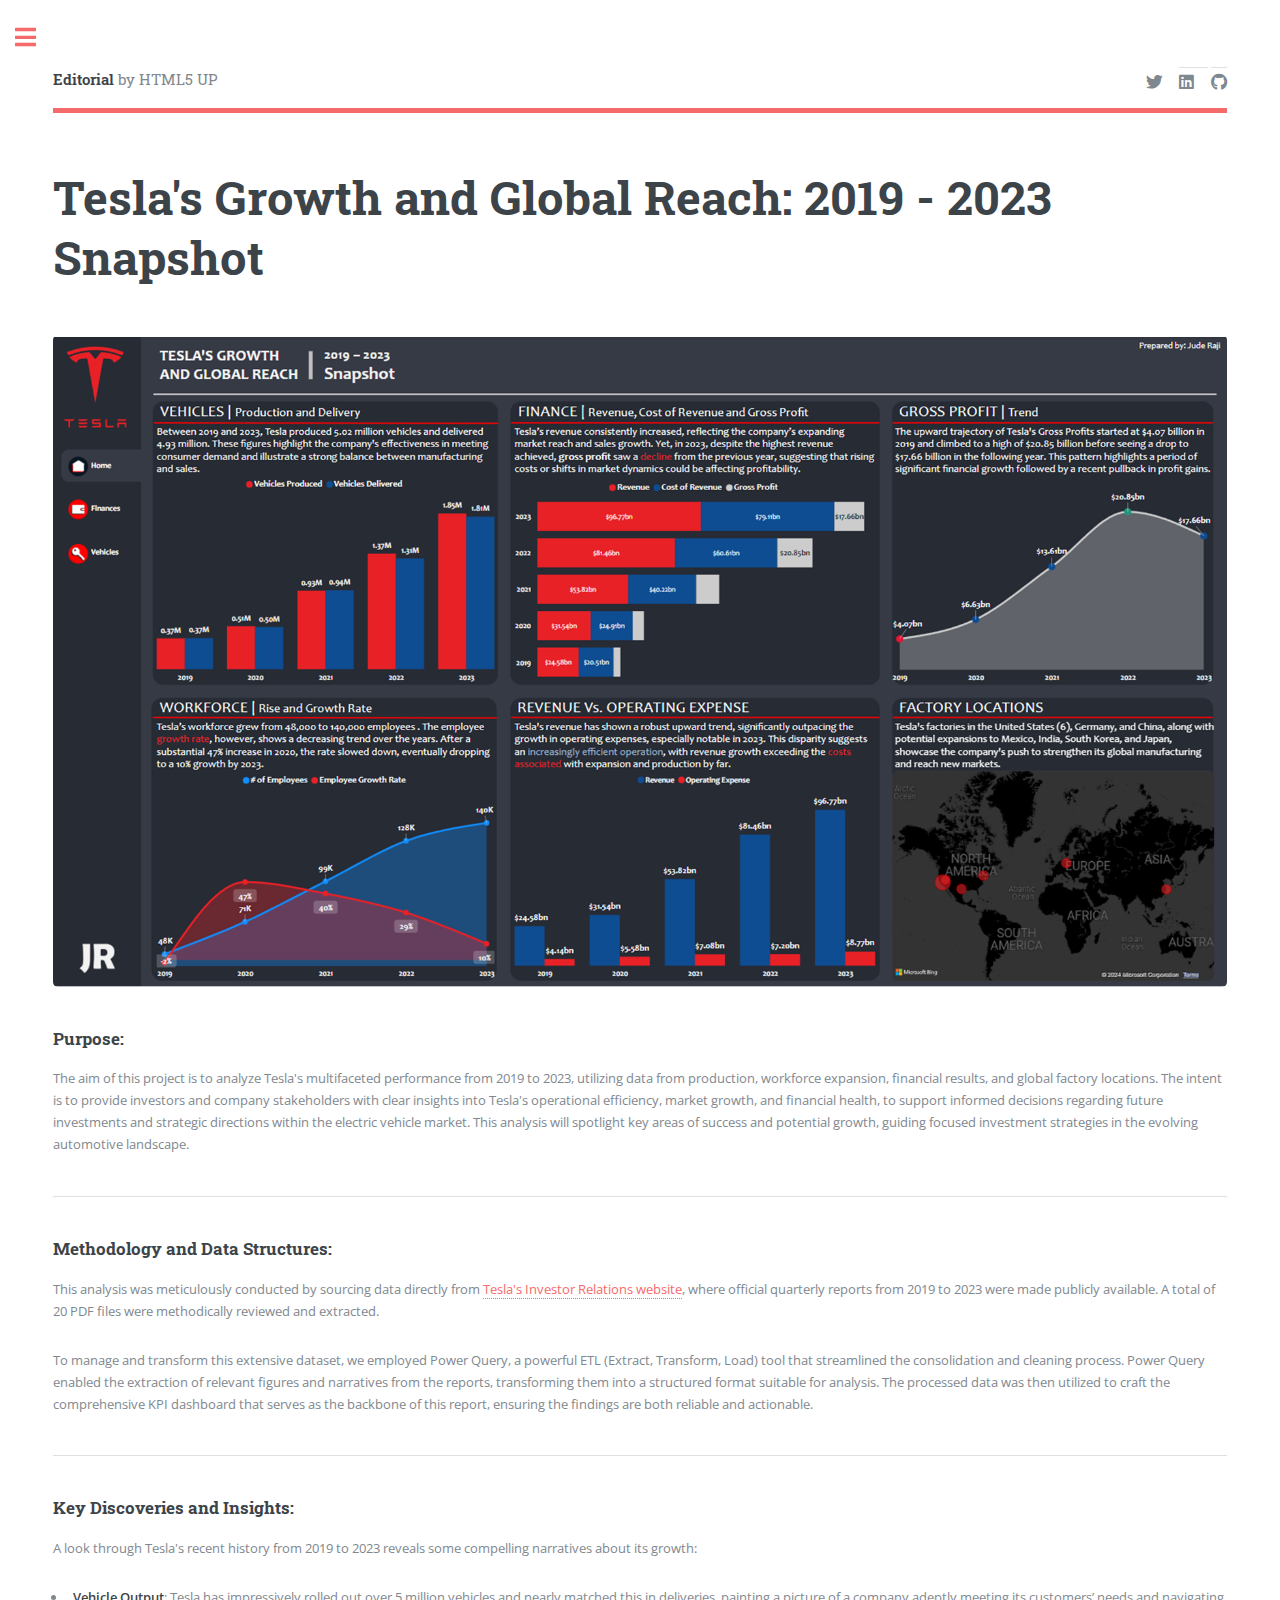
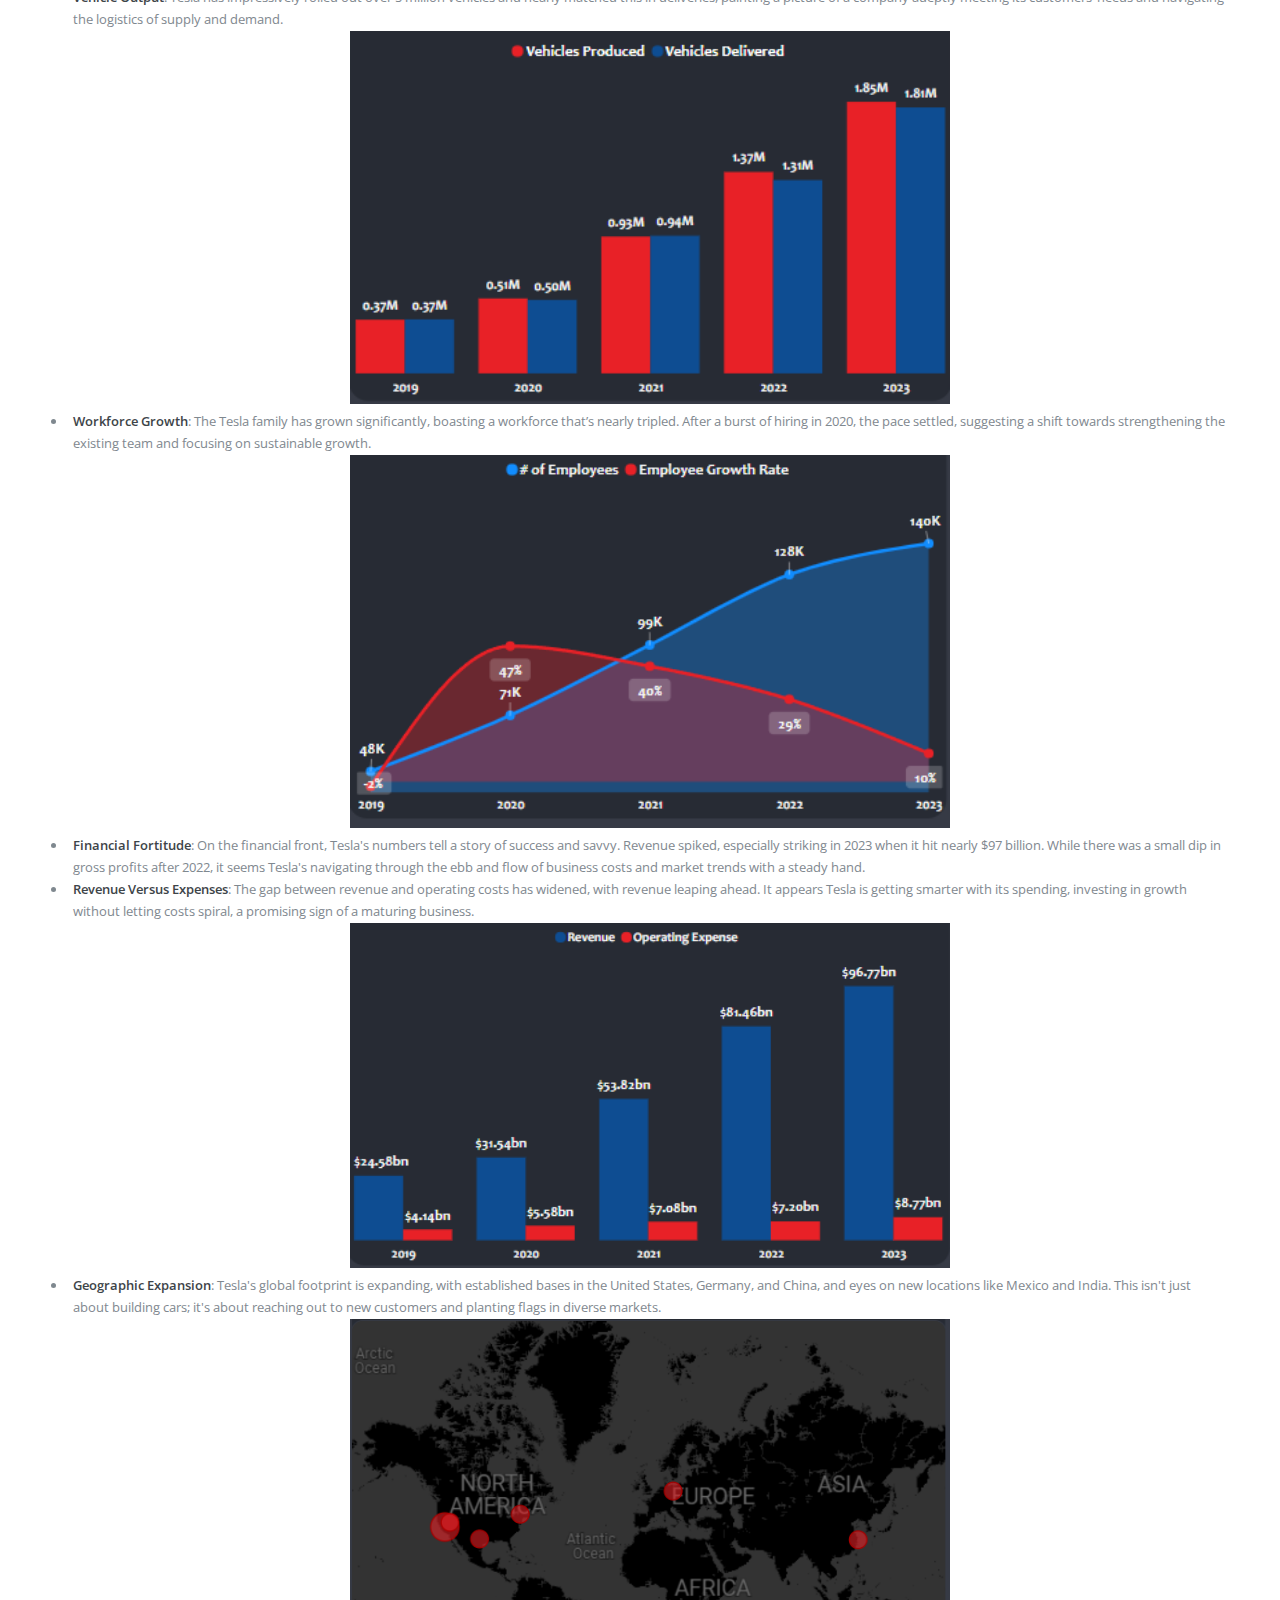
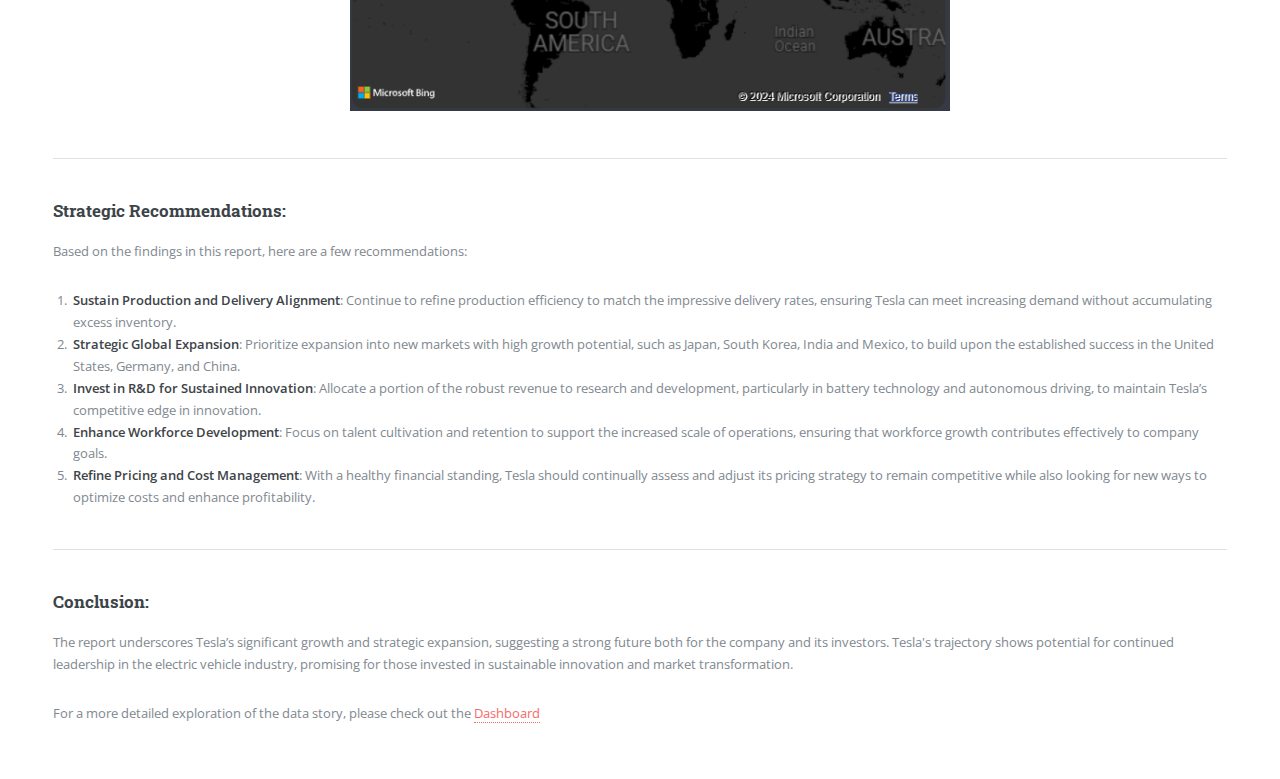
==== education_for_all.html @ 1548cdf3 "Update education_for_all.html" ====
<!DOCTYPE HTML>
<!--
	Editorial by HTML5 UP
	html5up.net | @ajlkn
	Free for personal and commercial use under the CCA 3.0 license (html5up.net/license)
-->
<html>
	<head>
		<title>Tesla's performance Analysis from 2019 to 2023 | Jude Raji</title>
		<link rel="shortcut icon" type="image/x-icon" href=images/favicon.ico>
		<meta charset="utf-8" />
		<meta name="viewport" content="width=device-width, initial-scale=1, user-scalable=no" />
		<link rel="stylesheet" href="assets/css/main.css" />
	</head>
	<body class="is-preload">

		<!-- Wrapper -->
			<div id="wrapper">

				<!-- Main -->
					<div id="main">
						<div class="inner">

							<!-- Header -->
								<header id="header">
									<a href="index.html" class="logo"><strong>Editorial</strong> by HTML5 UP</a>
									<ul class="icons alt">
									<li><a href="https://www.twitter.com/JudeRaji_" class="icon brands alt fa-twitter"><span class="label">Twitter</span></a></li>
									<li><a href="https://www.linkedin.com/in/jude-raji" class="icon brands alt fa-linkedin"><span class="label">Linkedin</span></a></li>
									<li><a href="https://github.com/juderaji" class="icon brands alt fa-github"><span class="label">GitHub</span></a></li>
								</ul>
								</header>

							<!-- Content -->
								<section>
									<header class="main">
										<h1>Tesla's Growth and Global Reach: 2019 - 2023 Snapshot</h1>
									</header>

									<span class="image main"><img src="images/tesla_sales/tesla_home.png" alt="Tesla Home Image" /></span>

									<h3>Purpose:</h3>
										<p>The aim of this project is to analyze Tesla's multifaceted performance from 2019 to 2023, utilizing data from production, workforce expansion, 
										financial results, and global factory locations. The intent is to provide investors and company stakeholders with clear insights into 
										Tesla's operational efficiency, market growth, and financial health, to support informed decisions regarding future investments and 
										strategic directions within the electric vehicle market. This analysis will spotlight key areas of success and potential growth, 
										guiding focused investment strategies in the evolving automotive landscape.</p>
									<hr class="major" />
									<h3>Methodology and Data Structures:</h3>
										<p>This analysis was meticulously conducted by sourcing data directly from <a href="https://ir.tesla.com">Tesla's Investor Relations website</a>, 
										where official quarterly reports from 2019 to 2023 were made publicly available. 
										A total of 20 PDF files were methodically reviewed and extracted.</p>
										<p>To manage and transform this extensive dataset, we employed Power Query, a powerful ETL (Extract, Transform, Load) tool that streamlined 
										the consolidation and cleaning process. Power Query enabled the extraction of relevant figures and narratives from the reports, 
										transforming them into a structured format suitable for analysis. The processed data was then utilized to craft the comprehensive 
										KPI dashboard that serves as the backbone of this report, ensuring the findings are both reliable and actionable.</p>

									<hr class="major" />
									
									<h3>Key Discoveries and Insights:</h3>
										<p>A look through Tesla's recent history from 2019 to 2023 reveals some compelling narratives about its growth:</p>
										<ul>
											<li><b>Vehicle Output</b>: Tesla has impressively rolled out over 5 million vehicles and nearly matched this in deliveries, 
												painting a picture of a company adeptly meeting its customers’ needs and navigating the logistics of supply and demand.
												<center><img width="600" src="images/tesla_sales/vehicle_output.png" alt="Vehicle Output" /></center></li>
											<li><b>Workforce Growth</b>: The Tesla family has grown significantly, boasting a workforce that’s nearly tripled. 
												After a burst of hiring in 2020, the pace settled, suggesting a shift towards strengthening the existing team 
												and focusing on sustainable growth.
												<center><img width="600" src="images/tesla_sales/workforce_growth.png" alt="Workforce Growth" /></center></li>
											<li><b>Financial Fortitude</b>: On the financial front, Tesla's numbers tell a story of success and savvy. 
												Revenue spiked, especially striking in 2023 when it hit nearly $97 billion. While there was a small dip in gross profits after 2022, 
												it seems Tesla's navigating through the ebb and flow of business costs and market trends with a steady hand.</li>
											<li><b>Revenue Versus Expenses</b>: The gap between revenue and operating costs has widened, with revenue leaping ahead. 
												It appears Tesla is getting smarter with its spending, investing in growth without letting costs spiral, 
												a promising sign of a maturing business.
												<center><img width="600" src="images/tesla_sales/revenue_vs_expenses.png" alt="Revenue Vs. Expenses" /></center></li>
											<li><b>Geographic Expansion</b>: Tesla's global footprint is expanding, with established bases in the United States, Germany, and China, 
												and eyes on new locations like Mexico and India. This isn't just about building cars; it's about reaching out to new customers
												and planting flags in diverse markets.
												<center><img width="600" src="images/tesla_sales/factory_locations.png" alt="Factory Locations" /></center></li>
										</ul>
									<hr class="major" />

									<h3>Strategic Recommendations:</h3>
										<p>Based on the findings in this report, here are a few recommendations:</p>
										<ol>
											<li><b>Sustain Production and Delivery Alignment</b>: Continue to refine production efficiency to match the impressive delivery rates, 
												ensuring Tesla can meet increasing demand without accumulating excess inventory.</li>
											<li><b>Strategic Global Expansion</b>: Prioritize expansion into new markets with high growth potential, such as Japan, South Korea, 
												India and Mexico, to build upon the established success in the United States, Germany, and China.</li>
											<li><b>Invest in R&D for Sustained Innovation</b>: Allocate a portion of the robust revenue to research and development, 
												particularly in battery technology and autonomous driving, to maintain Tesla’s competitive edge in innovation.</li>
											<li><b>Enhance Workforce Development</b>: Focus on talent cultivation and retention to support the increased scale of operations, 
												ensuring that workforce growth contributes effectively to company goals.</li>
											<li><b>Refine Pricing and Cost Management</b>: With a healthy financial standing, Tesla should continually assess and adjust its 
												pricing strategy to remain competitive while also looking for new ways to optimize costs and enhance profitability.</li>
										</ol>

									<hr class="major" />
									<h3>Conclusion:</h3>
									<p>The report underscores Tesla’s significant growth and strategic expansion, suggesting a strong future both for the company and its investors. 
										Tesla's trajectory shows potential for continued leadership in the electric vehicle industry, promising for those invested in sustainable 
										innovation and market transformation.</p>
										<p>For a more detailed exploration of the data story, please check out the <a href="https://app.powerbi.com/view?r=eyJrIjoiNWIwODgwYjItYzQxMS00MjY1LWIxYmItMDc3OWJkZGM5ZmNiIiwidCI6ImRmODY3OWNkLWE4MGUtNDVkOC05OWFjLWM4M2VkN2ZmOTVhMCJ9">Dashboard</a></p>
								</section>

						</div>
					</div>

				<!-- Sidebar -->
					<div id="sidebar">
						<div class="inner">

							<!-- Search -->
								<section id="search" class="alt">
									<form method="post" action="#">
										<input type="text" name="query" id="query" placeholder="Search" />
									</form>
								</section>

							<!-- Menu -->
								<nav id="menu">
									<header class="major">
										<h2>Menu</h2>
									</header>
									<ul>
										<li><a href="index.html">Homepage</a></li>
										<li><a href="https://drive.google.com/file/d/1S-CeUWG2egh5Nez09dIQMNWU9Ry_40jF/view?usp=sharing">Download my Resume</a></li>
										<li>
											<span class="opener">My Projects</span>
											<ul>
												<li><a href="tesla_sales.html">Tesla's Performance Analysis</a></li>
												<li><a href="udemy_courses.html">Udemy Courses Dashboard</a></li>
												<li><a href="education_for_all.html">Education for All (Donor Analsis)</a></li>
												<li><a href="#">Video Games Sales Dashboard</a></li>
												<li><a href="#">Plato's Pizza Sales Dashboard</a></li>
											</ul>
										</li>
									</ul>
								</nav>

							<!-- Section -->
								<section>
									<header class="major">
										<h2>Check out some other projects</h2>
									</header>
									<div class="mini-posts">
										<article>
											<a href="tesla_sales.html" class="image"><img src="images/tesla_sales/tesla_home.png" alt="" /></a>
											<p>Tesla's Growth and Global Reach: 2019 - 2023 Snapshot</p>
										</article>
										<article>
											<a href="#" class="image"><img src="images/pic07.jpg" alt="" /></a>
											<p>Unveiling e-learning dynamics: A Udemy Dashboard Analysis</p>
										</article>
										<article>
											<a href="udemy_courses.html" class="image"><img src="images/pic08.jpg" alt="" /></a>
											<p>Unlocking Donor Insigts for Education for All</p>
										</article>
										
									</div>
									<ul class="actions">
										<li><a href="index.html" class="button">More</a></li>
									</ul>
								</section>

							<!-- Section -->
								<section>
									<header class="major">
										<h2>Get in touch</h2>
									</header>
									<p>You can reach out to me via my email.</p>
									<ul class="contact">
										<li class="icon solid fa-envelope"><a href="mailto:juderaji10@gmail.com">juderaji10@gmail.com</a></li>
										<li class="icon solid fa-home">Brampton • Ontario • Canada</li>
									</ul>
								</section>

							<!-- Footer -->
								<footer id="footer">
									<p class="copyright">&copy; Untitled. All rights reserved. Demo Images: <a href="https://unsplash.com">Unsplash</a>. Design: <a href="https://html5up.net">HTML5 UP</a>.</p>
								</footer>

						</div>
					</div>

			</div>

		<!-- Scripts -->
			<script src="assets/js/jquery.min.js"></script>
			<script src="assets/js/browser.min.js"></script>
			<script src="assets/js/breakpoints.min.js"></script>
			<script src="assets/js/util.js"></script>
			<script src="assets/js/main.js"></script>

	</body>
</html>
---- assets/css/main.css ----
@import url(fontawesome-all.min.css);
@import url("https://fonts.googleapis.com/css?family=Open+Sans:400,600,400italic,600italic|Roboto+Slab:400,700");
/*
	Editorial by HTML5 UP
	html5up.net | @ajlkn
	Free for personal and commercial use under the CCA 3.0 license (html5up.net/license)
*/
html, body, div, span, applet, object,
iframe, h1, h2, h3, h4, h5, h6, p, blockquote,
pre, a, abbr, acronym, address, big, cite,
code, del, dfn, em, img, ins, kbd, q, s, samp,
small, strike, strong, sub, sup, tt, var, b,
u, i, center, dl, dt, dd, ol, ul, li, fieldset,
form, label, legend, table, caption, tbody,
tfoot, thead, tr, th, td, article, aside,
canvas, details, embed, figure, figcaption,
footer, header, hgroup, menu, nav, output, ruby,
section, summary, time, mark, audio, video {
  margin: 0;
  padding: 0;
  border: 0;
  font-size: 100%;
  font: inherit;
  vertical-align: baseline; }

article, aside, details, figcaption, figure,
footer, header, hgroup, menu, nav, section {
  display: block; }

body {
  line-height: 1; }

ol, ul {
  list-style: none; }

blockquote, q {
  quotes: none; }
  blockquote:before, blockquote:after, q:before, q:after {
    content: '';
    content: none; }

table {
  border-collapse: collapse;
  border-spacing: 0; }

body {
  -webkit-text-size-adjust: none; }

mark {
  background-color: transparent;
  color: inherit; }

input::-moz-focus-inner {
  border: 0;
  padding: 0; }

input, select, textarea {
  -moz-appearance: none;
  -webkit-appearance: none;
  -ms-appearance: none;
  appearance: none; }

/* Basic */
@-ms-viewport {
  width: device-width; }

body {
  -ms-overflow-style: scrollbar; }

@media screen and (max-width: 480px) {
  html, body {
    min-width: 320px; } }

html {
  box-sizing: border-box; }

*, *:before, *:after {
  box-sizing: inherit; }

body {
  background: #ffffff; }
  body.is-preload *, body.is-preload *:before, body.is-preload *:after, body.is-resizing *, body.is-resizing *:before, body.is-resizing *:after {
    -moz-animation: none !important;
    -webkit-animation: none !important;
    -ms-animation: none !important;
    animation: none !important;
    -moz-transition: none !important;
    -webkit-transition: none !important;
    -ms-transition: none !important;
    transition: none !important; }

/* Type */
body, input, select, textarea {
  color: #7f888f;
  font-family: "Open Sans", sans-serif;
  font-size: 13pt;
  font-weight: 400;
  line-height: 1.65; }
  @media screen and (max-width: 1680px) {
    body, input, select, textarea {
      font-size: 11pt; } }
  @media screen and (max-width: 1280px) {
    body, input, select, textarea {
      font-size: 10pt; } }
  @media screen and (max-width: 360px) {
    body, input, select, textarea {
      font-size: 9pt; } }

a {
  -moz-transition: color 0.2s ease-in-out, border-bottom-color 0.2s ease-in-out;
  -webkit-transition: color 0.2s ease-in-out, border-bottom-color 0.2s ease-in-out;
  -ms-transition: color 0.2s ease-in-out, border-bottom-color 0.2s ease-in-out;
  transition: color 0.2s ease-in-out, border-bottom-color 0.2s ease-in-out;
  border-bottom: dotted 1px;
  color: #f56a6a;
  text-decoration: none; }
  a:hover {
    border-bottom-color: #f56a6a;
    color: #f56a6a !important; }
    a:hover strong {
      color: inherit; }

strong, b {
  color: #3d4449;
  font-weight: 600; }

em, i {
  font-style: italic; }

p {
  margin: 0 0 2em 0; }

h1, h2, h3, h4, h5, h6 {
  color: #3d4449;
  font-family: "Roboto Slab", serif;
  font-weight: 700;
  line-height: 1.5;
  margin: 0 0 1em 0; }
  h1 a, h2 a, h3 a, h4 a, h5 a, h6 a {
    color: inherit;
    text-decoration: none;
    border-bottom: 0; }

h1 {
  font-size: 4em;
  margin: 0 0 0.5em 0;
  line-height: 1.3; }

h2 {
  font-size: 1.75em; }

h3 {
  font-size: 1.25em; }

h4 {
  font-size: 1.1em; }

h5 {
  font-size: 0.9em; }

h6 {
  font-size: 0.7em; }

@media screen and (max-width: 1680px) {
  h1 {
    font-size: 3.5em; } }

@media screen and (max-width: 980px) {
  h1 {
    font-size: 3.25em; } }

@media screen and (max-width: 736px) {
  h1 {
    font-size: 2em;
    line-height: 1.4; }
  h2 {
    font-size: 1.5em; } }

sub {
  font-size: 0.8em;
  position: relative;
  top: 0.5em; }

sup {
  font-size: 0.8em;
  position: relative;
  top: -0.5em; }

blockquote {
  border-left: solid 3px rgba(210, 215, 217, 0.75);
  font-style: italic;
  margin: 0 0 2em 0;
  padding: 0.5em 0 0.5em 2em; }

code {
  background: rgba(230, 235, 237, 0.25);
  border-radius: 0.375em;
  border: solid 1px rgba(210, 215, 217, 0.75);
  font-family: "Courier New", monospace;
  font-size: 0.9em;
  margin: 0 0.25em;
  padding: 0.25em 0.65em; }

pre {
  -webkit-overflow-scrolling: touch;
  font-family: "Courier New", monospace;
  font-size: 0.9em;
  margin: 0 0 2em 0; }
  pre code {
    display: block;
    line-height: 1.75;
    padding: 1em 1.5em;
    overflow-x: auto; }

hr {
  border: 0;
  border-bottom: solid 1px rgba(210, 215, 217, 0.75);
  margin: 2em 0; }
  hr.major {
    margin: 3em 0; }

.align-left {
  text-align: left; }

.align-center {
  text-align: center; }

.align-right {
  text-align: right; }

/* Row */
.row {
  display: flex;
  flex-wrap: wrap;
  box-sizing: border-box;
  align-items: stretch; }
  .row > * {
    box-sizing: border-box; }
  .row.gtr-uniform > * > :last-child {
    margin-bottom: 0; }
  .row.aln-left {
    justify-content: flex-start; }
  .row.aln-center {
    justify-content: center; }
  .row.aln-right {
    justify-content: flex-end; }
  .row.aln-top {
    align-items: flex-start; }
  .row.aln-middle {
    align-items: center; }
  .row.aln-bottom {
    align-items: flex-end; }
  .row > .imp {
    order: -1; }
  .row > .col-1 {
    width: 8.33333%; }
  .row > .off-1 {
    margin-left: 8.33333%; }
  .row > .col-2 {
    width: 16.66667%; }
  .row > .off-2 {
    margin-left: 16.66667%; }
  .row > .col-3 {
    width: 25%; }
  .row > .off-3 {
    margin-left: 25%; }
  .row > .col-4 {
    width: 33.33333%; }
  .row > .off-4 {
    margin-left: 33.33333%; }
  .row > .col-5 {
    width: 41.66667%; }
  .row > .off-5 {
    margin-left: 41.66667%; }
  .row > .col-6 {
    width: 50%; }
  .row > .off-6 {
    margin-left: 50%; }
  .row > .col-7 {
    width: 58.33333%; }
  .row > .off-7 {
    margin-left: 58.33333%; }
  .row > .col-8 {
    width: 66.66667%; }
  .row > .off-8 {
    margin-left: 66.66667%; }
  .row > .col-9 {
    width: 75%; }
  .row > .off-9 {
    margin-left: 75%; }
  .row > .col-10 {
    width: 83.33333%; }
  .row > .off-10 {
    margin-left: 83.33333%; }
  .row > .col-11 {
    width: 91.66667%; }
  .row > .off-11 {
    margin-left: 91.66667%; }
  .row > .col-12 {
    width: 100%; }
  .row > .off-12 {
    margin-left: 100%; }
  .row.gtr-0 {
    margin-top: 0;
    margin-left: 0em; }
    .row.gtr-0 > * {
      padding: 0 0 0 0em; }
    .row.gtr-0.gtr-uniform {
      margin-top: 0em; }
      .row.gtr-0.gtr-uniform > * {
        padding-top: 0em; }
  .row.gtr-25 {
    margin-top: 0;
    margin-left: -0.375em; }
    .row.gtr-25 > * {
      padding: 0 0 0 0.375em; }
    .row.gtr-25.gtr-uniform {
      margin-top: -0.375em; }
      .row.gtr-25.gtr-uniform > * {
        padding-top: 0.375em; }
  .row.gtr-50 {
    margin-top: 0;
    margin-left: -0.75em; }
    .row.gtr-50 > * {
      padding: 0 0 0 0.75em; }
    .row.gtr-50.gtr-uniform {
      margin-top: -0.75em; }
      .row.gtr-50.gtr-uniform > * {
        padding-top: 0.75em; }
  .row {
    margin-top: 0;
    margin-left: -1.5em; }
    .row > * {
      padding: 0 0 0 1.5em; }
    .row.gtr-uniform {
      margin-top: -1.5em; }
      .row.gtr-uniform > * {
        padding-top: 1.5em; }
  .row.gtr-150 {
    margin-top: 0;
    margin-left: -2.25em; }
    .row.gtr-150 > * {
      padding: 0 0 0 2.25em; }
    .row.gtr-150.gtr-uniform {
      margin-top: -2.25em; }
      .row.gtr-150.gtr-uniform > * {
        padding-top: 2.25em; }
  .row.gtr-200 {
    margin-top: 0;
    margin-left: -3em; }
    .row.gtr-200 > * {
      padding: 0 0 0 3em; }
    .row.gtr-200.gtr-uniform {
      margin-top: -3em; }
      .row.gtr-200.gtr-uniform > * {
        padding-top: 3em; }
  @media screen and (max-width: 1680px) {
    .row {
      display: flex;
      flex-wrap: wrap;
      box-sizing: border-box;
      align-items: stretch; }
      .row > * {
        box-sizing: border-box; }
      .row.gtr-uniform > * > :last-child {
        margin-bottom: 0; }
      .row.aln-left {
        justify-content: flex-start; }
      .row.aln-center {
        justify-content: center; }
      .row.aln-right {
        justify-content: flex-end; }
      .row.aln-top {
        align-items: flex-start; }
      .row.aln-middle {
        align-items: center; }
      .row.aln-bottom {
        align-items: flex-end; }
      .row > .imp-xlarge {
        order: -1; }
      .row > .col-1-xlarge {
        width: 8.33333%; }
      .row > .off-1-xlarge {
        margin-left: 8.33333%; }
      .row > .col-2-xlarge {
        width: 16.66667%; }
      .row > .off-2-xlarge {
        margin-left: 16.66667%; }
      .row > .col-3-xlarge {
        width: 25%; }
      .row > .off-3-xlarge {
        margin-left: 25%; }
      .row > .col-4-xlarge {
        width: 33.33333%; }
      .row > .off-4-xlarge {
        margin-left: 33.33333%; }
      .row > .col-5-xlarge {
        width: 41.66667%; }
      .row > .off-5-xlarge {
        margin-left: 41.66667%; }
      .row > .col-6-xlarge {
        width: 50%; }
      .row > .off-6-xlarge {
        margin-left: 50%; }
      .row > .col-7-xlarge {
        width: 58.33333%; }
      .row > .off-7-xlarge {
        margin-left: 58.33333%; }
      .row > .col-8-xlarge {
        width: 66.66667%; }
      .row > .off-8-xlarge {
        margin-left: 66.66667%; }
      .row > .col-9-xlarge {
        width: 75%; }
      .row > .off-9-xlarge {
        margin-left: 75%; }
      .row > .col-10-xlarge {
        width: 83.33333%; }
      .row > .off-10-xlarge {
        margin-left: 83.33333%; }
      .row > .col-11-xlarge {
        width: 91.66667%; }
      .row > .off-11-xlarge {
        margin-left: 91.66667%; }
      .row > .col-12-xlarge {
        width: 100%; }
      .row > .off-12-xlarge {
        margin-left: 100%; }
      .row.gtr-0 {
        margin-top: 0;
        margin-left: 0em; }
        .row.gtr-0 > * {
          padding: 0 0 0 0em; }
        .row.gtr-0.gtr-uniform {
          margin-top: 0em; }
          .row.gtr-0.gtr-uniform > * {
            padding-top: 0em; }
      .row.gtr-25 {
        margin-top: 0;
        margin-left: -0.375em; }
        .row.gtr-25 > * {
          padding: 0 0 0 0.375em; }
        .row.gtr-25.gtr-uniform {
          margin-top: -0.375em; }
          .row.gtr-25.gtr-uniform > * {
            padding-top: 0.375em; }
      .row.gtr-50 {
        margin-top: 0;
        margin-left: -0.75em; }
        .row.gtr-50 > * {
          padding: 0 0 0 0.75em; }
        .row.gtr-50.gtr-uniform {
          margin-top: -0.75em; }
          .row.gtr-50.gtr-uniform > * {
            padding-top: 0.75em; }
      .row {
        margin-top: 0;
        margin-left: -1.5em; }
        .row > * {
          padding: 0 0 0 1.5em; }
        .row.gtr-uniform {
          margin-top: -1.5em; }
          .row.gtr-uniform > * {
            padding-top: 1.5em; }
      .row.gtr-150 {
        margin-top: 0;
        margin-left: -2.25em; }
        .row.gtr-150 > * {
          padding: 0 0 0 2.25em; }
        .row.gtr-150.gtr-uniform {
          margin-top: -2.25em; }
          .row.gtr-150.gtr-uniform > * {
            padding-top: 2.25em; }
      .row.gtr-200 {
        margin-top: 0;
        margin-left: -3em; }
        .row.gtr-200 > * {
          padding: 0 0 0 3em; }
        .row.gtr-200.gtr-uniform {
          margin-top: -3em; }
          .row.gtr-200.gtr-uniform > * {
            padding-top: 3em; } }
  @media screen and (max-width: 1280px) {
    .row {
      display: flex;
      flex-wrap: wrap;
      box-sizing: border-box;
      align-items: stretch; }
      .row > * {
        box-sizing: border-box; }
      .row.gtr-uniform > * > :last-child {
        margin-bottom: 0; }
      .row.aln-left {
        justify-content: flex-start; }
      .row.aln-center {
        justify-content: center; }
      .row.aln-right {
        justify-content: flex-end; }
      .row.aln-top {
        align-items: flex-start; }
      .row.aln-middle {
        align-items: center; }
      .row.aln-bottom {
        align-items: flex-end; }
      .row > .imp-large {
        order: -1; }
      .row > .col-1-large {
        width: 8.33333%; }
      .row > .off-1-large {
        margin-left: 8.33333%; }
      .row > .col-2-large {
        width: 16.66667%; }
      .row > .off-2-large {
        margin-left: 16.66667%; }
      .row > .col-3-large {
        width: 25%; }
      .row > .off-3-large {
        margin-left: 25%; }
      .row > .col-4-large {
        width: 33.33333%; }
      .row > .off-4-large {
        margin-left: 33.33333%; }
      .row > .col-5-large {
        width: 41.66667%; }
      .row > .off-5-large {
        margin-left: 41.66667%; }
      .row > .col-6-large {
        width: 50%; }
      .row > .off-6-large {
        margin-left: 50%; }
      .row > .col-7-large {
        width: 58.33333%; }
      .row > .off-7-large {
        margin-left: 58.33333%; }
      .row > .col-8-large {
        width: 66.66667%; }
      .row > .off-8-large {
        margin-left: 66.66667%; }
      .row > .col-9-large {
        width: 75%; }
      .row > .off-9-large {
        margin-left: 75%; }
      .row > .col-10-large {
        width: 83.33333%; }
      .row > .off-10-large {
        margin-left: 83.33333%; }
      .row > .col-11-large {
        width: 91.66667%; }
      .row > .off-11-large {
        margin-left: 91.66667%; }
      .row > .col-12-large {
        width: 100%; }
      .row > .off-12-large {
        margin-left: 100%; }
      .row.gtr-0 {
        margin-top: 0;
        margin-left: 0em; }
        .row.gtr-0 > * {
          padding: 0 0 0 0em; }
        .row.gtr-0.gtr-uniform {
          margin-top: 0em; }
          .row.gtr-0.gtr-uniform > * {
            padding-top: 0em; }
      .row.gtr-25 {
        margin-top: 0;
        margin-left: -0.375em; }
        .row.gtr-25 > * {
          padding: 0 0 0 0.375em; }
        .row.gtr-25.gtr-uniform {
          margin-top: -0.375em; }
          .row.gtr-25.gtr-uniform > * {
            padding-top: 0.375em; }
      .row.gtr-50 {
        margin-top: 0;
        margin-left: -0.75em; }
        .row.gtr-50 > * {
          padding: 0 0 0 0.75em; }
        .row.gtr-50.gtr-uniform {
          margin-top: -0.75em; }
          .row.gtr-50.gtr-uniform > * {
            padding-top: 0.75em; }
      .row {
        margin-top: 0;
        margin-left: -1.5em; }
        .row > * {
          padding: 0 0 0 1.5em; }
        .row.gtr-uniform {
          margin-top: -1.5em; }
          .row.gtr-uniform > * {
            padding-top: 1.5em; }
      .row.gtr-150 {
        margin-top: 0;
        margin-left: -2.25em; }
        .row.gtr-150 > * {
          padding: 0 0 0 2.25em; }
        .row.gtr-150.gtr-uniform {
          margin-top: -2.25em; }
          .row.gtr-150.gtr-uniform > * {
            padding-top: 2.25em; }
      .row.gtr-200 {
        margin-top: 0;
        margin-left: -3em; }
        .row.gtr-200 > * {
          padding: 0 0 0 3em; }
        .row.gtr-200.gtr-uniform {
          margin-top: -3em; }
          .row.gtr-200.gtr-uniform > * {
            padding-top: 3em; } }
  @media screen and (max-width: 980px) {
    .row {
      display: flex;
      flex-wrap: wrap;
      box-sizing: border-box;
      align-items: stretch; }
      .row > * {
        box-sizing: border-box; }
      .row.gtr-uniform > * > :last-child {
        margin-bottom: 0; }
      .row.aln-left {
        justify-content: flex-start; }
      .row.aln-center {
        justify-content: center; }
      .row.aln-right {
        justify-content: flex-end; }
      .row.aln-top {
        align-items: flex-start; }
      .row.aln-middle {
        align-items: center; }
      .row.aln-bottom {
        align-items: flex-end; }
      .row > .imp-medium {
        order: -1; }
      .row > .col-1-medium {
        width: 8.33333%; }
      .row > .off-1-medium {
        margin-left: 8.33333%; }
      .row > .col-2-medium {
        width: 16.66667%; }
      .row > .off-2-medium {
        margin-left: 16.66667%; }
      .row > .col-3-medium {
        width: 25%; }
      .row > .off-3-medium {
        margin-left: 25%; }
      .row > .col-4-medium {
        width: 33.33333%; }
      .row > .off-4-medium {
        margin-left: 33.33333%; }
      .row > .col-5-medium {
        width: 41.66667%; }
      .row > .off-5-medium {
        margin-left: 41.66667%; }
      .row > .col-6-medium {
        width: 50%; }
      .row > .off-6-medium {
        margin-left: 50%; }
      .row > .col-7-medium {
        width: 58.33333%; }
      .row > .off-7-medium {
        margin-left: 58.33333%; }
      .row > .col-8-medium {
        width: 66.66667%; }
      .row > .off-8-medium {
        margin-left: 66.66667%; }
      .row > .col-9-medium {
        width: 75%; }
      .row > .off-9-medium {
        margin-left: 75%; }
      .row > .col-10-medium {
        width: 83.33333%; }
      .row > .off-10-medium {
        margin-left: 83.33333%; }
      .row > .col-11-medium {
        width: 91.66667%; }
      .row > .off-11-medium {
        margin-left: 91.66667%; }
      .row > .col-12-medium {
        width: 100%; }
      .row > .off-12-medium {
        margin-left: 100%; }
      .row.gtr-0 {
        margin-top: 0;
        margin-left: 0em; }
        .row.gtr-0 > * {
          padding: 0 0 0 0em; }
        .row.gtr-0.gtr-uniform {
          margin-top: 0em; }
          .row.gtr-0.gtr-uniform > * {
            padding-top: 0em; }
      .row.gtr-25 {
        margin-top: 0;
        margin-left: -0.375em; }
        .row.gtr-25 > * {
          padding: 0 0 0 0.375em; }
        .row.gtr-25.gtr-uniform {
          margin-top: -0.375em; }
          .row.gtr-25.gtr-uniform > * {
            padding-top: 0.375em; }
      .row.gtr-50 {
        margin-top: 0;
        margin-left: -0.75em; }
        .row.gtr-50 > * {
          padding: 0 0 0 0.75em; }
        .row.gtr-50.gtr-uniform {
          margin-top: -0.75em; }
          .row.gtr-50.gtr-uniform > * {
            padding-top: 0.75em; }
      .row {
        margin-top: 0;
        margin-left: -1.5em; }
        .row > * {
          padding: 0 0 0 1.5em; }
        .row.gtr-uniform {
          margin-top: -1.5em; }
          .row.gtr-uniform > * {
            padding-top: 1.5em; }
      .row.gtr-150 {
        margin-top: 0;
        margin-left: -2.25em; }
        .row.gtr-150 > * {
          padding: 0 0 0 2.25em; }
        .row.gtr-150.gtr-uniform {
          margin-top: -2.25em; }
          .row.gtr-150.gtr-uniform > * {
            padding-top: 2.25em; }
      .row.gtr-200 {
        margin-top: 0;
        margin-left: -3em; }
        .row.gtr-200 > * {
          padding: 0 0 0 3em; }
        .row.gtr-200.gtr-uniform {
          margin-top: -3em; }
          .row.gtr-200.gtr-uniform > * {
            padding-top: 3em; } }
  @media screen and (max-width: 736px) {
    .row {
      display: flex;
      flex-wrap: wrap;
      box-sizing: border-box;
      align-items: stretch; }
      .row > * {
        box-sizing: border-box; }
      .row.gtr-uniform > * > :last-child {
        margin-bottom: 0; }
      .row.aln-left {
        justify-content: flex-start; }
      .row.aln-center {
        justify-content: center; }
      .row.aln-right {
        justify-content: flex-end; }
      .row.aln-top {
        align-items: flex-start; }
      .row.aln-middle {
        align-items: center; }
      .row.aln-bottom {
        align-items: flex-end; }
      .row > .imp-small {
        order: -1; }
      .row > .col-1-small {
        width: 8.33333%; }
      .row > .off-1-small {
        margin-left: 8.33333%; }
      .row > .col-2-small {
        width: 16.66667%; }
      .row > .off-2-small {
        margin-left: 16.66667%; }
      .row > .col-3-small {
        width: 25%; }
      .row > .off-3-small {
        margin-left: 25%; }
      .row > .col-4-small {
        width: 33.33333%; }
      .row > .off-4-small {
        margin-left: 33.33333%; }
      .row > .col-5-small {
        width: 41.66667%; }
      .row > .off-5-small {
        margin-left: 41.66667%; }
      .row > .col-6-small {
        width: 50%; }
      .row > .off-6-small {
        margin-left: 50%; }
      .row > .col-7-small {
        width: 58.33333%; }
      .row > .off-7-small {
        margin-left: 58.33333%; }
      .row > .col-8-small {
        width: 66.66667%; }
      .row > .off-8-small {
        margin-left: 66.66667%; }
      .row > .col-9-small {
        width: 75%; }
      .row > .off-9-small {
        margin-left: 75%; }
      .row > .col-10-small {
        width: 83.33333%; }
      .row > .off-10-small {
        margin-left: 83.33333%; }
      .row > .col-11-small {
        width: 91.66667%; }
      .row > .off-11-small {
        margin-left: 91.66667%; }
      .row > .col-12-small {
        width: 100%; }
      .row > .off-12-small {
        margin-left: 100%; }
      .row.gtr-0 {
        margin-top: 0;
        margin-left: 0em; }
        .row.gtr-0 > * {
          padding: 0 0 0 0em; }
        .row.gtr-0.gtr-uniform {
          margin-top: 0em; }
          .row.gtr-0.gtr-uniform > * {
            padding-top: 0em; }
      .row.gtr-25 {
        margin-top: 0;
        margin-left: -0.375em; }
        .row.gtr-25 > * {
          padding: 0 0 0 0.375em; }
        .row.gtr-25.gtr-uniform {
          margin-top: -0.375em; }
          .row.gtr-25.gtr-uniform > * {
            padding-top: 0.375em; }
      .row.gtr-50 {
        margin-top: 0;
        margin-left: -0.75em; }
        .row.gtr-50 > * {
          padding: 0 0 0 0.75em; }
        .row.gtr-50.gtr-uniform {
          margin-top: -0.75em; }
          .row.gtr-50.gtr-uniform > * {
            padding-top: 0.75em; }
      .row {
        margin-top: 0;
        margin-left: -1.5em; }
        .row > * {
          padding: 0 0 0 1.5em; }
        .row.gtr-uniform {
          margin-top: -1.5em; }
          .row.gtr-uniform > * {
            padding-top: 1.5em; }
      .row.gtr-150 {
        margin-top: 0;
        margin-left: -2.25em; }
        .row.gtr-150 > * {
          padding: 0 0 0 2.25em; }
        .row.gtr-150.gtr-uniform {
          margin-top: -2.25em; }
          .row.gtr-150.gtr-uniform > * {
            padding-top: 2.25em; }
      .row.gtr-200 {
        margin-top: 0;
        margin-left: -3em; }
        .row.gtr-200 > * {
          padding: 0 0 0 3em; }
        .row.gtr-200.gtr-uniform {
          margin-top: -3em; }
          .row.gtr-200.gtr-uniform > * {
            padding-top: 3em; } }
  @media screen and (max-width: 480px) {
    .row {
      display: flex;
      flex-wrap: wrap;
      box-sizing: border-box;
      align-items: stretch; }
      .row > * {
        box-sizing: border-box; }
      .row.gtr-uniform > * > :last-child {
        margin-bottom: 0; }
      .row.aln-left {
        justify-content: flex-start; }
      .row.aln-center {
        justify-content: center; }
      .row.aln-right {
        justify-content: flex-end; }
      .row.aln-top {
        align-items: flex-start; }
      .row.aln-middle {
        align-items: center; }
      .row.aln-bottom {
        align-items: flex-end; }
      .row > .imp-xsmall {
        order: -1; }
      .row > .col-1-xsmall {
        width: 8.33333%; }
      .row > .off-1-xsmall {
        margin-left: 8.33333%; }
      .row > .col-2-xsmall {
        width: 16.66667%; }
      .row > .off-2-xsmall {
        margin-left: 16.66667%; }
      .row > .col-3-xsmall {
        width: 25%; }
      .row > .off-3-xsmall {
        margin-left: 25%; }
      .row > .col-4-xsmall {
        width: 33.33333%; }
      .row > .off-4-xsmall {
        margin-left: 33.33333%; }
      .row > .col-5-xsmall {
        width: 41.66667%; }
      .row > .off-5-xsmall {
        margin-left: 41.66667%; }
      .row > .col-6-xsmall {
        width: 50%; }
      .row > .off-6-xsmall {
        margin-left: 50%; }
      .row > .col-7-xsmall {
        width: 58.33333%; }
      .row > .off-7-xsmall {
        margin-left: 58.33333%; }
      .row > .col-8-xsmall {
        width: 66.66667%; }
      .row > .off-8-xsmall {
        margin-left: 66.66667%; }
      .row > .col-9-xsmall {
        width: 75%; }
      .row > .off-9-xsmall {
        margin-left: 75%; }
      .row > .col-10-xsmall {
        width: 83.33333%; }
      .row > .off-10-xsmall {
        margin-left: 83.33333%; }
      .row > .col-11-xsmall {
        width: 91.66667%; }
      .row > .off-11-xsmall {
        margin-left: 91.66667%; }
      .row > .col-12-xsmall {
        width: 100%; }
      .row > .off-12-xsmall {
        margin-left: 100%; }
      .row.gtr-0 {
        margin-top: 0;
        margin-left: 0em; }
        .row.gtr-0 > * {
          padding: 0 0 0 0em; }
        .row.gtr-0.gtr-uniform {
          margin-top: 0em; }
          .row.gtr-0.gtr-uniform > * {
            padding-top: 0em; }
      .row.gtr-25 {
        margin-top: 0;
        margin-left: -0.375em; }
        .row.gtr-25 > * {
          padding: 0 0 0 0.375em; }
        .row.gtr-25.gtr-uniform {
          margin-top: -0.375em; }
          .row.gtr-25.gtr-uniform > * {
            padding-top: 0.375em; }
      .row.gtr-50 {
        margin-top: 0;
        margin-left: -0.75em; }
        .row.gtr-50 > * {
          padding: 0 0 0 0.75em; }
        .row.gtr-50.gtr-uniform {
          margin-top: -0.75em; }
          .row.gtr-50.gtr-uniform > * {
            padding-top: 0.75em; }
      .row {
        margin-top: 0;
        margin-left: -1.5em; }
        .row > * {
          padding: 0 0 0 1.5em; }
        .row.gtr-uniform {
          margin-top: -1.5em; }
          .row.gtr-uniform > * {
            padding-top: 1.5em; }
      .row.gtr-150 {
        margin-top: 0;
        margin-left: -2.25em; }
        .row.gtr-150 > * {
          padding: 0 0 0 2.25em; }
        .row.gtr-150.gtr-uniform {
          margin-top: -2.25em; }
          .row.gtr-150.gtr-uniform > * {
            padding-top: 2.25em; }
      .row.gtr-200 {
        margin-top: 0;
        margin-left: -3em; }
        .row.gtr-200 > * {
          padding: 0 0 0 3em; }
        .row.gtr-200.gtr-uniform {
          margin-top: -3em; }
          .row.gtr-200.gtr-uniform > * {
            padding-top: 3em; } }

/* Section/Article */
section.special, article.special {
  text-align: center; }

header p {
  font-family: "Roboto Slab", serif;
  font-size: 1em;
  font-weight: 400;
  letter-spacing: 0.075em;
  margin-top: -0.5em;
  text-transform: uppercase; }

header.major > :last-child {
  border-bottom: solid 3px #f56a6a;
  display: inline-block;
  margin: 0 0 2em 0;
  padding: 0 0.75em 0.5em 0; }

header.main > :last-child {
  margin: 0 0 1em 0; }

/* Form */
form {
  margin: 0 0 2em 0; }

label {
  color: #3d4449;
  display: block;
  font-size: 0.9em;
  font-weight: 600;
  margin: 0 0 1em 0; }

input[type="text"],
input[type="password"],
input[type="email"],
input[type="tel"],
input[type="search"],
input[type="url"],
select,
textarea {
  -moz-appearance: none;
  -webkit-appearance: none;
  -ms-appearance: none;
  appearance: none;
  background: #ffffff;
  border-radius: 0.375em;
  border: none;
  border: solid 1px rgba(210, 215, 217, 0.75);
  color: inherit;
  display: block;
  outline: 0;
  padding: 0 1em;
  text-decoration: none;
  width: 100%; }
  input[type="text"]:invalid,
  input[type="password"]:invalid,
  input[type="email"]:invalid,
  input[type="tel"]:invalid,
  input[type="search"]:invalid,
  input[type="url"]:invalid,
  select:invalid,
  textarea:invalid {
    box-shadow: none; }
  input[type="text"]:focus,
  input[type="password"]:focus,
  input[type="email"]:focus,
  input[type="tel"]:focus,
  input[type="search"]:focus,
  input[type="url"]:focus,
  select:focus,
  textarea:focus {
    border-color: #f56a6a;
    box-shadow: 0 0 0 1px #f56a6a; }

select {
  background-image: url("data:image/svg+xml;charset=utf8,%3Csvg xmlns='http://www.w3.org/2000/svg' width='40' height='40' preserveAspectRatio='none' viewBox='0 0 40 40'%3E%3Cpath d='M9.4,12.3l10.4,10.4l10.4-10.4c0.2-0.2,0.5-0.4,0.9-0.4c0.3,0,0.6,0.1,0.9,0.4l3.3,3.3c0.2,0.2,0.4,0.5,0.4,0.9 c0,0.4-0.1,0.6-0.4,0.9L20.7,31.9c-0.2,0.2-0.5,0.4-0.9,0.4c-0.3,0-0.6-0.1-0.9-0.4L4.3,17.3c-0.2-0.2-0.4-0.5-0.4-0.9 c0-0.4,0.1-0.6,0.4-0.9l3.3-3.3c0.2-0.2,0.5-0.4,0.9-0.4S9.1,12.1,9.4,12.3z' fill='rgba(210, 215, 217, 0.75)' /%3E%3C/svg%3E");
  background-size: 1.25em;
  background-repeat: no-repeat;
  background-position: calc(100% - 1em) center;
  height: 2.75em;
  padding-right: 2.75em;
  text-overflow: ellipsis; }
  select option {
    color: #3d4449;
    background: #ffffff; }
  select:focus::-ms-value {
    background-color: transparent; }
  select::-ms-expand {
    display: none; }

input[type="text"],
input[type="password"],
input[type="email"],
input[type="tel"],
input[type="search"],
input[type="url"],
select {
  height: 2.75em; }

textarea {
  padding: 0.75em 1em; }

input[type="checkbox"],
input[type="radio"] {
  -moz-appearance: none;
  -webkit-appearance: none;
  -ms-appearance: none;
  appearance: none;
  display: block;
  float: left;
  margin-right: -2em;
  opacity: 0;
  width: 1em;
  z-index: -1; }
  input[type="checkbox"] + label,
  input[type="radio"] + label {
    text-decoration: none;
    color: #7f888f;
    cursor: pointer;
    display: inline-block;
    font-size: 1em;
    font-weight: 400;
    padding-left: 2.4em;
    padding-right: 0.75em;
    position: relative; }
    input[type="checkbox"] + label:before,
    input[type="radio"] + label:before {
      -moz-osx-font-smoothing: grayscale;
      -webkit-font-smoothing: antialiased;
      display: inline-block;
      font-style: normal;
      font-variant: normal;
      text-rendering: auto;
      line-height: 1;
      text-transform: none !important;
      font-family: 'Font Awesome 5 Free';
      font-weight: 900; }
    input[type="checkbox"] + label:before,
    input[type="radio"] + label:before {
      background: #ffffff;
      border-radius: 0.375em;
      border: solid 1px rgba(210, 215, 217, 0.75);
      content: '';
      display: inline-block;
      font-size: 0.8em;
      height: 2.0625em;
      left: 0;
      line-height: 2.0625em;
      position: absolute;
      text-align: center;
      top: 0;
      width: 2.0625em; }
  input[type="checkbox"]:checked + label:before,
  input[type="radio"]:checked + label:before {
    background: #3d4449;
    border-color: #3d4449;
    color: #ffffff;
    content: '\f00c'; }
  input[type="checkbox"]:focus + label:before,
  input[type="radio"]:focus + label:before {
    border-color: #f56a6a;
    box-shadow: 0 0 0 1px #f56a6a; }

input[type="checkbox"] + label:before {
  border-radius: 0.375em; }

input[type="radio"] + label:before {
  border-radius: 100%; }

::-webkit-input-placeholder {
  color: #9fa3a6 !important;
  opacity: 1.0; }

:-moz-placeholder {
  color: #9fa3a6 !important;
  opacity: 1.0; }

::-moz-placeholder {
  color: #9fa3a6 !important;
  opacity: 1.0; }

:-ms-input-placeholder {
  color: #9fa3a6 !important;
  opacity: 1.0; }

/* Box */
.box {
  border-radius: 0.375em;
  border: solid 1px rgba(210, 215, 217, 0.75);
  margin-bottom: 2em;
  padding: 1.5em; }
  .box > :last-child,
  .box > :last-child > :last-child,
  .box > :last-child > :last-child > :last-child {
    margin-bottom: 0; }
  .box.alt {
    border: 0;
    border-radius: 0;
    padding: 0; }

/* Icon */
.icon {
  text-decoration: none;
  border-bottom: none;
  position: relative; }
  .icon:before {
    -moz-osx-font-smoothing: grayscale;
    -webkit-font-smoothing: antialiased;
    display: inline-block;
    font-style: normal;
    font-variant: normal;
    text-rendering: auto;
    line-height: 1;
    text-transform: none !important;
    font-family: 'Font Awesome 5 Free';
    font-weight: 400; }
  .icon > .label {
    display: none; }
  .icon:before {
    line-height: inherit; }
  .icon.solid:before {
    font-weight: 900; }
  .icon.brands:before {
    font-family: 'Font Awesome 5 Brands'; }

/* Image */
.image {
  border-radius: 0.375em;
  border: 0;
  display: inline-block;
  position: relative; }
  .image img {
    border-radius: 0.375em;
    display: block; }
  .image.left, .image.right {
    max-width: 40%; }
    .image.left img, .image.right img {
      width: 100%; }
  .image.left {
    float: left;
    padding: 0 1.5em 1em 0;
    top: 0.25em; }
  .image.right {
    float: right;
    padding: 0 0 1em 1.5em;
    top: 0.25em; }
  .image.fit {
    display: block;
    margin: 0 0 2em 0;
    width: 100%; }
    .image.fit img {
      width: 100%; }
  .image.main {
    display: block;
    margin: 0 0 3em 0;
    width: 100%; }
    .image.main img {
      width: 100%; }

a.image {
  overflow: hidden; }
  a.image img {
    -moz-transition: -moz-transform 0.2s ease;
    -webkit-transition: -webkit-transform 0.2s ease;
    -ms-transition: -ms-transform 0.2s ease;
    transition: transform 0.2s ease; }
  a.image:hover img {
    -moz-transform: scale(1.075);
    -webkit-transform: scale(1.075);
    -ms-transform: scale(1.075);
    transform: scale(1.075); }

/* List */
ol {
  list-style: decimal;
  margin: 0 0 2em 0;
  padding-left: 1.25em; }
  ol li {
    padding-left: 0.25em; }

ul {
  list-style: disc;
  margin: 0 0 2em 0;
  padding-left: 1em; }
  ul li {
    padding-left: 0.5em; }
  ul.alt {
    list-style: none;
    padding-left: 0; }
    ul.alt li {
      border-top: solid 1px rgba(210, 215, 217, 0.75);
      padding: 0.5em 0; }
      ul.alt li:first-child {
        border-top: 0;
        padding-top: 0; }

dl {
  margin: 0 0 2em 0; }
  dl dt {
    display: block;
    font-weight: 600;
    margin: 0 0 1em 0; }
  dl dd {
    margin-left: 2em; }

/* Actions */
ul.actions {
  display: -moz-flex;
  display: -webkit-flex;
  display: -ms-flex;
  display: flex;
  cursor: default;
  list-style: none;
  margin-left: -1em;
  padding-left: 0; }
  ul.actions li {
    padding: 0 0 0 1em;
    vertical-align: middle; }
  ul.actions.special {
    -moz-justify-content: center;
    -webkit-justify-content: center;
    -ms-justify-content: center;
    justify-content: center;
    width: 100%;
    margin-left: 0; }
    ul.actions.special li:first-child {
      padding-left: 0; }
  ul.actions.stacked {
    -moz-flex-direction: column;
    -webkit-flex-direction: column;
    -ms-flex-direction: column;
    flex-direction: column;
    margin-left: 0; }
    ul.actions.stacked li {
      padding: 1.3em 0 0 0; }
      ul.actions.stacked li:first-child {
        padding-top: 0; }
  ul.actions.fit {
    width: calc(100% + 1em); }
    ul.actions.fit li {
      -moz-flex-grow: 1;
      -webkit-flex-grow: 1;
      -ms-flex-grow: 1;
      flex-grow: 1;
      -moz-flex-shrink: 1;
      -webkit-flex-shrink: 1;
      -ms-flex-shrink: 1;
      flex-shrink: 1;
      width: 100%; }
      ul.actions.fit li > * {
        width: 100%; }
    ul.actions.fit.stacked {
      width: 100%; }

/* Icons */
ul.icons {
  cursor: default;
  list-style: none;
  padding-left: 0; }
  ul.icons li {
    display: inline-block;
    padding: 0 1em 0 0; }
    ul.icons li:last-child {
      padding-right: 0; }
    ul.icons li .icon {
      color: inherit; }
      ul.icons li .icon:before {
        font-size: 1.25em; }

/* Contact */
ul.contact {
  list-style: none;
  padding: 0; }
  ul.contact li {
    text-decoration: none;
    border-top: solid 1px rgba(210, 215, 217, 0.75);
    margin: 1.5em 0 0 0;
    padding: 1.5em 0 0 3em;
    position: relative; }
    ul.contact li:before {
      -moz-osx-font-smoothing: grayscale;
      -webkit-font-smoothing: antialiased;
      display: inline-block;
      font-style: normal;
      font-variant: normal;
      text-rendering: auto;
      line-height: 1;
      text-transform: none !important;
      font-family: 'Font Awesome 5 Free';
      font-weight: 400; }
    ul.contact li:before {
      color: #f56a6a;
      display: inline-block;
      font-size: 1.5em;
      height: 1.125em;
      left: 0;
      line-height: 1.125em;
      position: absolute;
      text-align: center;
      top: 1em;
      width: 1.5em; }
    ul.contact li:first-child {
      border-top: 0;
      margin-top: 0;
      padding-top: 0; }
      ul.contact li:first-child:before {
        top: 0; }
    ul.contact li a {
      color: inherit; }

/* Pagination */
ul.pagination {
  cursor: default;
  list-style: none;
  padding-left: 0; }
  ul.pagination li {
    display: inline-block;
    padding-left: 0;
    vertical-align: middle; }
    ul.pagination li > .page {
      -moz-transition: background-color 0.2s ease-in-out, color 0.2s ease-in-out;
      -webkit-transition: background-color 0.2s ease-in-out, color 0.2s ease-in-out;
      -ms-transition: background-color 0.2s ease-in-out, color 0.2s ease-in-out;
      transition: background-color 0.2s ease-in-out, color 0.2s ease-in-out;
      border-bottom: 0;
      border-radius: 0.375em;
      display: inline-block;
      font-size: 0.8em;
      font-weight: 600;
      height: 2em;
      line-height: 2em;
      margin: 0 0.125em;
      min-width: 2em;
      padding: 0 0.5em;
      text-align: center; }
      ul.pagination li > .page.active {
        background-color: #f56a6a;
        color: #ffffff !important; }
        ul.pagination li > .page.active:hover {
          background-color: #f67878; }
        ul.pagination li > .page.active:active {
          background-color: #f45c5c; }
    ul.pagination li:first-child {
      padding-right: 0.75em; }
    ul.pagination li:last-child {
      padding-left: 0.75em; }
  @media screen and (max-width: 480px) {
    ul.pagination li:nth-child(n+2):nth-last-child(n+2) {
      display: none; }
    ul.pagination li:first-child {
      padding-right: 0; } }

/* Table */
.table-wrapper {
  -webkit-overflow-scrolling: touch;
  overflow-x: auto; }

table {
  margin: 0 0 2em 0;
  width: 100%; }
  table tbody tr {
    border: solid 1px rgba(210, 215, 217, 0.75);
    border-left: 0;
    border-right: 0; }
    table tbody tr:nth-child(2n + 1) {
      background-color: rgba(230, 235, 237, 0.25); }
  table td {
    padding: 0.75em 0.75em; }
  table th {
    color: #3d4449;
    font-size: 0.9em;
    font-weight: 600;
    padding: 0 0.75em 0.75em 0.75em;
    text-align: left; }
  table thead {
    border-bottom: solid 2px rgba(210, 215, 217, 0.75); }
  table tfoot {
    border-top: solid 2px rgba(210, 215, 217, 0.75); }
  table.alt {
    border-collapse: separate; }
    table.alt tbody tr td {
      border: solid 1px rgba(210, 215, 217, 0.75);
      border-left-width: 0;
      border-top-width: 0; }
      table.alt tbody tr td:first-child {
        border-left-width: 1px; }
    table.alt tbody tr:first-child td {
      border-top-width: 1px; }
    table.alt thead {
      border-bottom: 0; }
    table.alt tfoot {
      border-top: 0; }

/* Button */
input[type="submit"],
input[type="reset"],
input[type="button"],
button,
.button {
  -moz-appearance: none;
  -webkit-appearance: none;
  -ms-appearance: none;
  appearance: none;
  -moz-transition: background-color 0.2s ease-in-out, color 0.2s ease-in-out;
  -webkit-transition: background-color 0.2s ease-in-out, color 0.2s ease-in-out;
  -ms-transition: background-color 0.2s ease-in-out, color 0.2s ease-in-out;
  transition: background-color 0.2s ease-in-out, color 0.2s ease-in-out;
  background-color: transparent;
  border-radius: 0.375em;
  border: 0;
  box-shadow: inset 0 0 0 2px #f56a6a;
  color: #f56a6a !important;
  cursor: pointer;
  display: inline-block;
  font-family: "Roboto Slab", serif;
  font-size: 0.8em;
  font-weight: 700;
  height: 3.5em;
  letter-spacing: 0.075em;
  line-height: 3.5em;
  padding: 0 2.25em;
  text-align: center;
  text-decoration: none;
  text-transform: uppercase;
  white-space: nowrap; }
  input[type="submit"]:hover,
  input[type="reset"]:hover,
  input[type="button"]:hover,
  button:hover,
  .button:hover {
    background-color: rgba(245, 106, 106, 0.05); }
  input[type="submit"]:active,
  input[type="reset"]:active,
  input[type="button"]:active,
  button:active,
  .button:active {
    background-color: rgba(245, 106, 106, 0.15); }
  input[type="submit"].icon:before,
  input[type="reset"].icon:before,
  input[type="button"].icon:before,
  button.icon:before,
  .button.icon:before {
    margin-right: 0.5em; }
  input[type="submit"].fit,
  input[type="reset"].fit,
  input[type="button"].fit,
  button.fit,
  .button.fit {
    width: 100%; }
  input[type="submit"].small,
  input[type="reset"].small,
  input[type="button"].small,
  button.small,
  .button.small {
    font-size: 0.6em; }
  input[type="submit"].large,
  input[type="reset"].large,
  input[type="button"].large,
  button.large,
  .button.large {
    font-size: 1em;
    height: 3.65em;
    line-height: 3.65em; }
  input[type="submit"].primary,
  input[type="reset"].primary,
  input[type="button"].primary,
  button.primary,
  .button.primary {
    background-color: #f56a6a;
    box-shadow: none;
    color: #ffffff !important; }
    input[type="submit"].primary:hover,
    input[type="reset"].primary:hover,
    input[type="button"].primary:hover,
    button.primary:hover,
    .button.primary:hover {
      background-color: #f67878; }
    input[type="submit"].primary:active,
    input[type="reset"].primary:active,
    input[type="button"].primary:active,
    button.primary:active,
    .button.primary:active {
      background-color: #f45c5c; }
  input[type="submit"].disabled, input[type="submit"]:disabled,
  input[type="reset"].disabled,
  input[type="reset"]:disabled,
  input[type="button"].disabled,
  input[type="button"]:disabled,
  button.disabled,
  button:disabled,
  .button.disabled,
  .button:disabled {
    pointer-events: none;
    opacity: 0.25; }

/* Mini Posts */
.mini-posts article {
  border-top: solid 1px rgba(210, 215, 217, 0.75);
  margin-top: 2em;
  padding-top: 2em; }
  .mini-posts article .image {
    display: block;
    margin: 0 0 1.5em 0; }
    .mini-posts article .image img {
      display: block;
      width: 100%; }
  .mini-posts article:first-child {
    border-top: 0;
    margin-top: 0;
    padding-top: 0; }

/* Features */
.features {
  display: -moz-flex;
  display: -webkit-flex;
  display: -ms-flex;
  display: flex;
  -moz-flex-wrap: wrap;
  -webkit-flex-wrap: wrap;
  -ms-flex-wrap: wrap;
  flex-wrap: wrap;
  margin: 0 0 2em -3em;
  width: calc(100% + 3em); }
  .features article {
    -moz-align-items: center;
    -webkit-align-items: center;
    -ms-align-items: center;
    align-items: center;
    display: -moz-flex;
    display: -webkit-flex;
    display: -ms-flex;
    display: flex;
    margin: 0 0 3em 3em;
    position: relative;
    width: calc(50% - 3em); }
    .features article:nth-child(2n - 1) {
      margin-right: 1.5em; }
    .features article:nth-child(2n) {
      margin-left: 1.5em; }
    .features article:nth-last-child(1), .features article:nth-last-child(2) {
      margin-bottom: 0; }
    .features article .icon {
      -moz-flex-grow: 0;
      -webkit-flex-grow: 0;
      -ms-flex-grow: 0;
      flex-grow: 0;
      -moz-flex-shrink: 0;
      -webkit-flex-shrink: 0;
      -ms-flex-shrink: 0;
      flex-shrink: 0;
      display: block;
      height: 10em;
      line-height: 10em;
      margin: 0 2em 0 0;
      text-align: center;
      width: 10em; }
      .features article .icon:before {
        color: #f56a6a;
        font-size: 2.75rem;
        position: relative;
        top: 0.05em; }
      .features article .icon:after {
        -moz-transform: rotate(45deg);
        -webkit-transform: rotate(45deg);
        -ms-transform: rotate(45deg);
        transform: rotate(45deg);
        border-radius: 0.25rem;
        border: solid 2px rgba(210, 215, 217, 0.75);
        content: '';
        display: block;
        height: 7em;
        left: 50%;
        margin: -3.5em 0 0 -3.5em;
        position: absolute;
        top: 50%;
        width: 7em; }
    .features article .content {
      -moz-flex-grow: 1;
      -webkit-flex-grow: 1;
      -ms-flex-grow: 1;
      flex-grow: 1;
      -moz-flex-shrink: 1;
      -webkit-flex-shrink: 1;
      -ms-flex-shrink: 1;
      flex-shrink: 1;
      width: 100%; }
      .features article .content > :last-child {
        margin-bottom: 0; }
  @media screen and (max-width: 980px) {
    .features {
      margin: 0 0 2em 0;
      width: 100%; }
      .features article {
        margin: 0 0 3em 0;
        width: 100%; }
        .features article:nth-child(2n - 1) {
          margin-right: 0; }
        .features article:nth-child(2n) {
          margin-left: 0; }
        .features article:nth-last-child(1), .features article:nth-last-child(2) {
          margin-bottom: 3em; }
        .features article:last-child {
          margin-bottom: 0; }
        .features article .icon {
          height: 8em;
          line-height: 8em;
          width: 8em; }
          .features article .icon:before {
            font-size: 2.25rem; }
          .features article .icon:after {
            height: 6em;
            margin: -3em 0 0 -3em;
            width: 6em; } }
  @media screen and (max-width: 480px) {
    .features article {
      -moz-flex-direction: column;
      -webkit-flex-direction: column;
      -ms-flex-direction: column;
      flex-direction: column;
      -moz-align-items: -moz-flex-start;
      -webkit-align-items: -webkit-flex-start;
      -ms-align-items: -ms-flex-start;
      align-items: flex-start; }
      .features article .icon {
        height: 6em;
        line-height: 6em;
        margin: 0 0 1.5em 0;
        width: 6em; }
        .features article .icon:before {
          font-size: 1.5rem; }
        .features article .icon:after {
          height: 4em;
          margin: -2em 0 0 -2em;
          width: 4em; } }
  @media screen and (max-width: 480px) {
    .features article .icon:before {
      font-size: 1.25rem; } }

/* Posts */
.posts {
  display: -moz-flex;
  display: -webkit-flex;
  display: -ms-flex;
  display: flex;
  -moz-flex-wrap: wrap;
  -webkit-flex-wrap: wrap;
  -ms-flex-wrap: wrap;
  flex-wrap: wrap;
  margin: 0 0 2em -6em;
  width: calc(100% + 6em); }
  .posts article {
    -moz-flex-grow: 0;
    -webkit-flex-grow: 0;
    -ms-flex-grow: 0;
    flex-grow: 0;
    -moz-flex-shrink: 1;
    -webkit-flex-shrink: 1;
    -ms-flex-shrink: 1;
    flex-shrink: 1;
    margin: 0 0 6em 6em;
    position: relative;
    width: calc(33.33333% - 6em); }
    .posts article:before {
      background: rgba(210, 215, 217, 0.75);
      content: '';
      display: block;
      height: calc(100% + 6em);
      left: -3em;
      position: absolute;
      top: 0;
      width: 1px; }
    .posts article:after {
      background: rgba(210, 215, 217, 0.75);
      bottom: -3em;
      content: '';
      display: block;
      height: 1px;
      position: absolute;
      right: 0;
      width: calc(100% + 6em); }
    .posts article > :last-child {
      margin-bottom: 0; }
    .posts article .image {
      display: block;
      margin: 0 0 2em 0; }
      .posts article .image img {
        display: block;
        width: 100%; }
  @media screen and (min-width: 1681px) {
    .posts article:nth-child(3n + 1):before {
      display: none; }
    .posts article:nth-child(3n + 1):after {
      width: 100%; }
    .posts article:nth-last-child(1), .posts article:nth-last-child(2), .posts article:nth-last-child(3) {
      margin-bottom: 0; }
      .posts article:nth-last-child(1):before, .posts article:nth-last-child(2):before, .posts article:nth-last-child(3):before {
        height: 100%; }
      .posts article:nth-last-child(1):after, .posts article:nth-last-child(2):after, .posts article:nth-last-child(3):after {
        display: none; } }
  @media screen and (max-width: 1680px) {
    .posts article {
      width: calc(50% - 6em); }
      .posts article:nth-last-child(3) {
        margin-bottom: 6em; } }
  @media screen and (min-width: 481px) and (max-width: 1680px) {
    .posts article:nth-child(2n + 1):before {
      display: none; }
    .posts article:nth-child(2n + 1):after {
      width: 100%; }
    .posts article:nth-last-child(1), .posts article:nth-last-child(2) {
      margin-bottom: 0; }
      .posts article:nth-last-child(1):before, .posts article:nth-last-child(2):before {
        height: 100%; }
      .posts article:nth-last-child(1):after, .posts article:nth-last-child(2):after {
        display: none; } }
  @media screen and (max-width: 736px) {
    .posts {
      margin: 0 0 2em -4.5em;
      width: calc(100% + 4.5em); }
      .posts article {
        margin: 0 0 4.5em 4.5em;
        width: calc(50% - 4.5em); }
        .posts article:before {
          height: calc(100% + 4.5em);
          left: -2.25em; }
        .posts article:after {
          bottom: -2.25em;
          width: calc(100% + 4.5em); }
        .posts article:nth-last-child(3) {
          margin-bottom: 4.5em; } }
  @media screen and (max-width: 480px) {
    .posts {
      margin: 0 0 2em 0;
      width: 100%; }
      .posts article {
        margin: 0 0 4.5em 0;
        width: 100%; }
        .posts article:before {
          display: none; }
        .posts article:after {
          width: 100%; }
        .posts article:last-child {
          margin-bottom: 0; }
          .posts article:last-child:after {
            display: none; } }

/* Wrapper */
#wrapper {
  display: -moz-flex;
  display: -webkit-flex;
  display: -ms-flex;
  display: flex;
  -moz-flex-direction: row-reverse;
  -webkit-flex-direction: row-reverse;
  -ms-flex-direction: row-reverse;
  flex-direction: row-reverse;
  min-height: 100vh; }

/* Main */
#main {
  -moz-flex-grow: 1;
  -webkit-flex-grow: 1;
  -ms-flex-grow: 1;
  flex-grow: 1;
  -moz-flex-shrink: 1;
  -webkit-flex-shrink: 1;
  -ms-flex-shrink: 1;
  flex-shrink: 1;
  width: 100%; }
  #main > .inner {
    padding: 0 6em 0.1em 6em ;
    margin: 0 auto;
    max-width: 110em; }
    #main > .inner > section {
      padding: 6em 0 4em 0 ;
      border-top: solid 2px rgba(210, 215, 217, 0.75); }
      #main > .inner > section:first-of-type {
        border-top: 0 !important; }
  @media screen and (max-width: 1680px) {
    #main > .inner {
      padding: 0 5em 0.1em 5em ; }
      #main > .inner > section {
        padding: 5em 0 3em 0 ; } }
  @media screen and (max-width: 1280px) {
    #main > .inner {
      padding: 0 4em 0.1em 4em ; }
      #main > .inner > section {
        padding: 4em 0 2em 0 ; } }
  @media screen and (max-width: 736px) {
    #main > .inner {
      padding: 0 2em 0.1em 2em ; }
      #main > .inner > section {
        padding: 3em 0 1em 0 ; } }

/* Sidebar */
#search form {
  text-decoration: none;
  position: relative; }
  #search form:before {
    -moz-osx-font-smoothing: grayscale;
    -webkit-font-smoothing: antialiased;
    display: inline-block;
    font-style: normal;
    font-variant: normal;
    text-rendering: auto;
    line-height: 1;
    text-transform: none !important;
    font-family: 'Font Awesome 5 Free';
    font-weight: 900; }
  #search form:before {
    -moz-transform: scaleX(-1);
    -webkit-transform: scaleX(-1);
    -ms-transform: scaleX(-1);
    transform: scaleX(-1);
    color: #7f888f;
    content: '\f002';
    cursor: default;
    display: block;
    font-size: 1.5em;
    height: 2em;
    line-height: 2em;
    opacity: 0.325;
    position: absolute;
    right: 0;
    text-align: center;
    top: 0;
    width: 2em; }
  #search form input[type="text"] {
    padding-right: 2.75em; }

#sidebar {
  -moz-flex-grow: 0;
  -webkit-flex-grow: 0;
  -ms-flex-grow: 0;
  flex-grow: 0;
  -moz-flex-shrink: 0;
  -webkit-flex-shrink: 0;
  -ms-flex-shrink: 0;
  flex-shrink: 0;
  -moz-transition: margin-left 0.5s ease, box-shadow 0.5s ease;
  -webkit-transition: margin-left 0.5s ease, box-shadow 0.5s ease;
  -ms-transition: margin-left 0.5s ease, box-shadow 0.5s ease;
  transition: margin-left 0.5s ease, box-shadow 0.5s ease;
  background-color: #f5f6f7;
  font-size: 0.9em;
  position: relative;
  width: 26em; }
  #sidebar h2 {
    font-size: 1.38889em; }
  #sidebar > .inner {
    padding: 2.22222em 2.22222em 2.44444em 2.22222em ;
    position: relative;
    width: 26em; }
    #sidebar > .inner > * {
      border-bottom: solid 2px rgba(210, 215, 217, 0.75);
      margin: 0 0 3.5em 0;
      padding: 0 0 3.5em 0; }
      #sidebar > .inner > * > :last-child {
        margin-bottom: 0; }
      #sidebar > .inner > *:last-child {
        border-bottom: 0;
        margin-bottom: 0;
        padding-bottom: 0; }
    #sidebar > .inner > .alt {
      background-color: #eff1f2;
      border-bottom: 0;
      margin: -2.22222em 0 4.44444em -2.22222em;
      padding: 2.22222em;
      width: calc(100% + 4.44444em); }
  #sidebar .toggle {
    text-decoration: none;
    -moz-transition: left 0.5s ease;
    -webkit-transition: left 0.5s ease;
    -ms-transition: left 0.5s ease;
    transition: left 0.5s ease;
    -webkit-tap-highlight-color: rgba(255, 255, 255, 0);
    border: 0;
    display: block;
    height: 7.5em;
    left: 26em;
    line-height: 7.5em;
    outline: 0;
    overflow: hidden;
    position: absolute;
    text-align: center;
    text-indent: -15em;
    white-space: nowrap;
    top: 0;
    width: 6em;
    z-index: 10000; }
    #sidebar .toggle:before {
      -moz-osx-font-smoothing: grayscale;
      -webkit-font-smoothing: antialiased;
      display: inline-block;
      font-style: normal;
      font-variant: normal;
      text-rendering: auto;
      line-height: 1;
      text-transform: none !important;
      font-family: 'Font Awesome 5 Free';
      font-weight: 900; }
    #sidebar .toggle:before {
      content: '\f0c9';
      font-size: 2rem;
      height: inherit;
      left: 0;
      line-height: inherit;
      position: absolute;
      text-indent: 0;
      top: 0;
      width: inherit; }
  #sidebar.inactive {
    margin-left: -26em; }
  @media screen and (max-width: 1680px) {
    #sidebar {
      width: 24em; }
      #sidebar > .inner {
        padding: 1.66667em 1.66667em 1.33333em 1.66667em ;
        width: 24em; }
        #sidebar > .inner > .alt {
          margin: -1.66667em 0 3.33333em -1.66667em;
          padding: 1.66667em;
          width: calc(100% + 3.33333em); }
      #sidebar .toggle {
        height: 6.25em;
        left: 24em;
        line-height: 6.25em;
        text-indent: 5em;
        width: 5em; }
        #sidebar .toggle:before {
          font-size: 1.5rem; }
      #sidebar.inactive {
        margin-left: -24em; } }
  @media screen and (max-width: 1280px) {
    #sidebar {
      box-shadow: 0 0 5em 0 rgba(0, 0, 0, 0.175);
      height: 100%;
      left: 0;
      position: fixed;
      top: 0;
      z-index: 10000; }
      #sidebar.inactive {
        box-shadow: none; }
      #sidebar > .inner {
        -webkit-overflow-scrolling: touch;
        height: 100%;
        left: 0;
        overflow-x: hidden;
        overflow-y: auto;
        position: absolute;
        top: 0; }
        #sidebar > .inner:after {
          content: '';
          display: block;
          height: 4em;
          width: 100%; }
      #sidebar .toggle {
        text-indent: 6em;
        width: 6em; }
        #sidebar .toggle:before {
          font-size: 1.5rem;
          margin-left: -0.4375em; }
      body.is-preload #sidebar {
        display: none; } }
  @media screen and (max-width: 736px) {
    #sidebar .toggle {
      text-indent: 7.25em;
      width: 7.25em; }
      #sidebar .toggle:before {
        color: #7f888f;
        margin-left: -0.0625em;
        margin-top: -0.25em;
        font-size: 1.1rem;
        z-index: 1; }
      #sidebar .toggle:after {
        background: rgba(222, 225, 226, 0.75);
        border-radius: 0.375em;
        content: '';
        height: 3.5em;
        left: 1em;
        position: absolute;
        top: 1em;
        width: 5em; } }

/* Header */
#header {
  display: -moz-flex;
  display: -webkit-flex;
  display: -ms-flex;
  display: flex;
  border-bottom: solid 5px #f56a6a;
  padding: 6em 0 1em 0;
  position: relative; }
  #header > * {
    -moz-flex: 1;
    -webkit-flex: 1;
    -ms-flex: 1;
    flex: 1;
    margin-bottom: 0; }
  #header .logo {
    border-bottom: 0;
    color: inherit;
    font-family: "Roboto Slab", serif;
    font-size: 1.125em; }
  #header .icons {
    text-align: right; }
  @media screen and (max-width: 1680px) {
    #header {
      padding-top: 5em; } }
  @media screen and (max-width: 736px) {
    #header {
      padding-top: 6.5em; }
      #header .logo {
        font-size: 1.25em;
        margin: 0; }
      #header .icons {
        height: 5em;
        line-height: 5em;
        position: absolute;
        right: -0.5em;
        top: 0; } }

/* Banner */
#banner {
  padding: 6em 0 4em 0 ;
  display: -moz-flex;
  display: -webkit-flex;
  display: -ms-flex;
  display: flex; }
  #banner h1 {
    margin-top: -0.125em; }
  #banner .content {
    -moz-flex-grow: 1;
    -webkit-flex-grow: 1;
    -ms-flex-grow: 1;
    flex-grow: 1;
    -moz-flex-shrink: 1;
    -webkit-flex-shrink: 1;
    -ms-flex-shrink: 1;
    flex-shrink: 1;
    width: 50%; }
  #banner .image {
    -moz-flex-grow: 0;
    -webkit-flex-grow: 0;
    -ms-flex-grow: 0;
    flex-grow: 0;
    -moz-flex-shrink: 0;
    -webkit-flex-shrink: 0;
    -ms-flex-shrink: 0;
    flex-shrink: 0;
    display: block;
    margin: 0 0 2em 4em;
    width: 50%; }
    #banner .image img {
      height: 100%;
      -moz-object-fit: cover;
      -webkit-object-fit: cover;
      -ms-object-fit: cover;
      object-fit: cover;
      -moz-object-position: center;
      -webkit-object-position: center;
      -ms-object-position: center;
      object-position: center;
      width: 100%; }
  @media screen and (orientation: portrait) {
    #banner {
      -moz-flex-direction: column-reverse;
      -webkit-flex-direction: column-reverse;
      -ms-flex-direction: column-reverse;
      flex-direction: column-reverse; }
      #banner h1 br {
        display: none; }
      #banner .content {
        -moz-flex-grow: 0;
        -webkit-flex-grow: 0;
        -ms-flex-grow: 0;
        flex-grow: 0;
        -moz-flex-shrink: 0;
        -webkit-flex-shrink: 0;
        -ms-flex-shrink: 0;
        flex-shrink: 0;
        width: 100%; }
      #banner .image {
        -moz-flex-grow: 0;
        -webkit-flex-grow: 0;
        -ms-flex-grow: 0;
        flex-grow: 0;
        -moz-flex-shrink: 0;
        -webkit-flex-shrink: 0;
        -ms-flex-shrink: 0;
        flex-shrink: 0;
        margin: 0 0 4em 0;
        height: 25em;
        max-height: 50vh;
        min-height: 18em;
        width: 100%; } }
  @media screen and (orientation: portrait) and (max-width: 480px) {
    #banner .image {
      max-height: 35vh; } }

/* Footer */
#footer .copyright {
  color: #9fa3a6;
  font-size: 0.9em; }
  #footer .copyright a {
    color: inherit; }

/* Menu */
#menu ul {
  -moz-user-select: none;
  -webkit-user-select: none;
  -ms-user-select: none;
  user-select: none;
  color: #3d4449;
  font-family: "Roboto Slab", serif;
  font-weight: 400;
  letter-spacing: 0.075em;
  list-style: none;
  margin-bottom: 0;
  padding: 0;
  text-transform: uppercase; }
  #menu ul a, #menu ul span {
    border-bottom: 0;
    color: inherit;
    cursor: pointer;
    display: block;
    font-size: 0.9em;
    padding: 0.625em 0; }
    #menu ul a:hover, #menu ul span:hover {
      color: #f56a6a; }
    #menu ul a.opener, #menu ul span.opener {
      -moz-transition: color 0.2s ease-in-out;
      -webkit-transition: color 0.2s ease-in-out;
      -ms-transition: color 0.2s ease-in-out;
      transition: color 0.2s ease-in-out;
      text-decoration: none;
      -webkit-tap-highlight-color: rgba(255, 255, 255, 0);
      position: relative; }
      #menu ul a.opener:before, #menu ul span.opener:before {
        -moz-osx-font-smoothing: grayscale;
        -webkit-font-smoothing: antialiased;
        display: inline-block;
        font-style: normal;
        font-variant: normal;
        text-rendering: auto;
        line-height: 1;
        text-transform: none !important;
        font-family: 'Font Awesome 5 Free';
        font-weight: 900; }
      #menu ul a.opener:before, #menu ul span.opener:before {
        -moz-transition: color 0.2s ease-in-out, -moz-transform 0.2s ease-in-out;
        -webkit-transition: color 0.2s ease-in-out, -webkit-transform 0.2s ease-in-out;
        -ms-transition: color 0.2s ease-in-out, -ms-transform 0.2s ease-in-out;
        transition: color 0.2s ease-in-out, transform 0.2s ease-in-out;
        color: #9fa3a6;
        content: '\f078';
        position: absolute;
        right: 0; }
      #menu ul a.opener:hover:before, #menu ul span.opener:hover:before {
        color: #f56a6a; }
      #menu ul a.opener.active + ul, #menu ul span.opener.active + ul {
        display: block; }
      #menu ul a.opener.active:before, #menu ul span.opener.active:before {
        -moz-transform: rotate(-180deg);
        -webkit-transform: rotate(-180deg);
        -ms-transform: rotate(-180deg);
        transform: rotate(-180deg); }

#menu > ul > li {
  border-top: solid 1px rgba(210, 215, 217, 0.75);
  margin: 0.5em 0 0 0;
  padding: 0.5em 0 0 0; }
  #menu > ul > li > ul {
    color: #9fa3a6;
    display: none;
    margin: 0.5em 0 1.5em 0;
    padding-left: 1em; }
    #menu > ul > li > ul a, #menu > ul > li > ul span {
      font-size: 0.8em; }
    #menu > ul > li > ul > li {
      margin: 0.125em 0 0 0;
      padding: 0.125em 0 0 0; }
  #menu > ul > li:first-child {
    border-top: 0;
    margin-top: 0;
    padding-top: 0; }
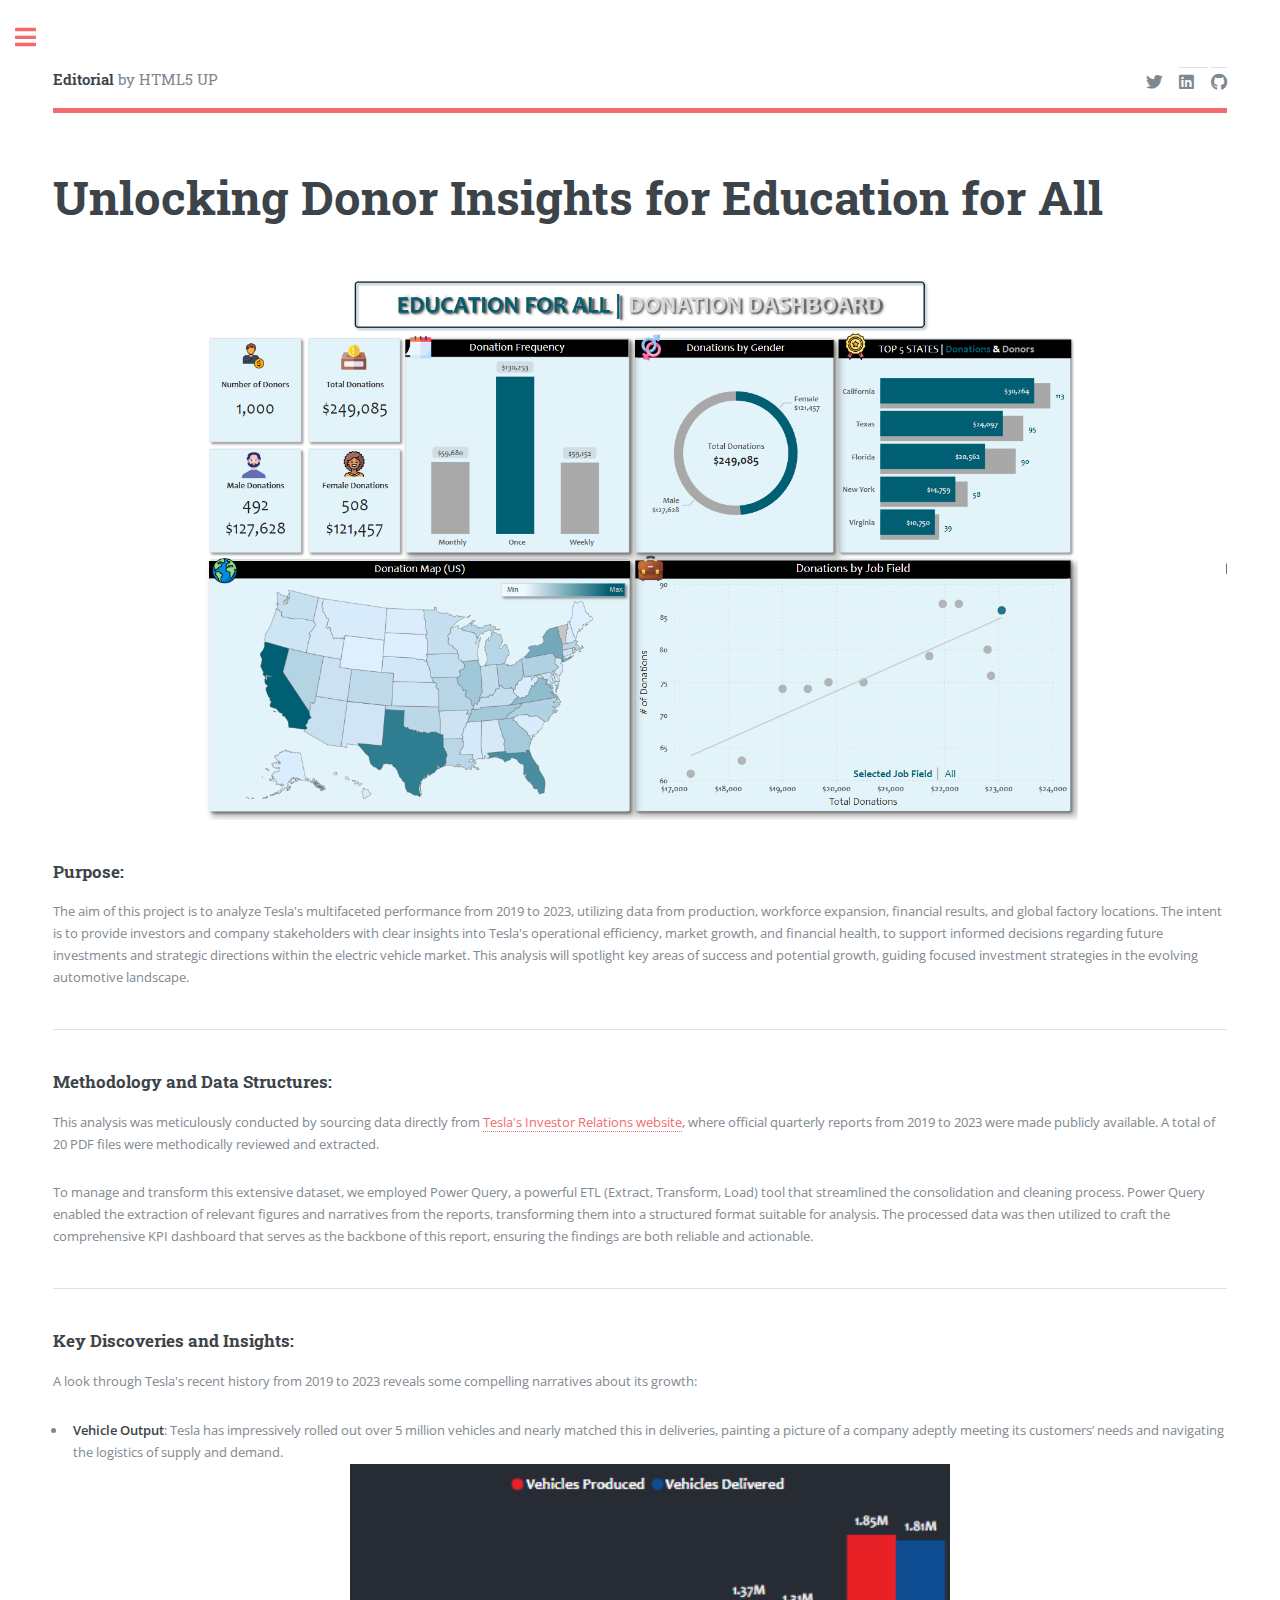
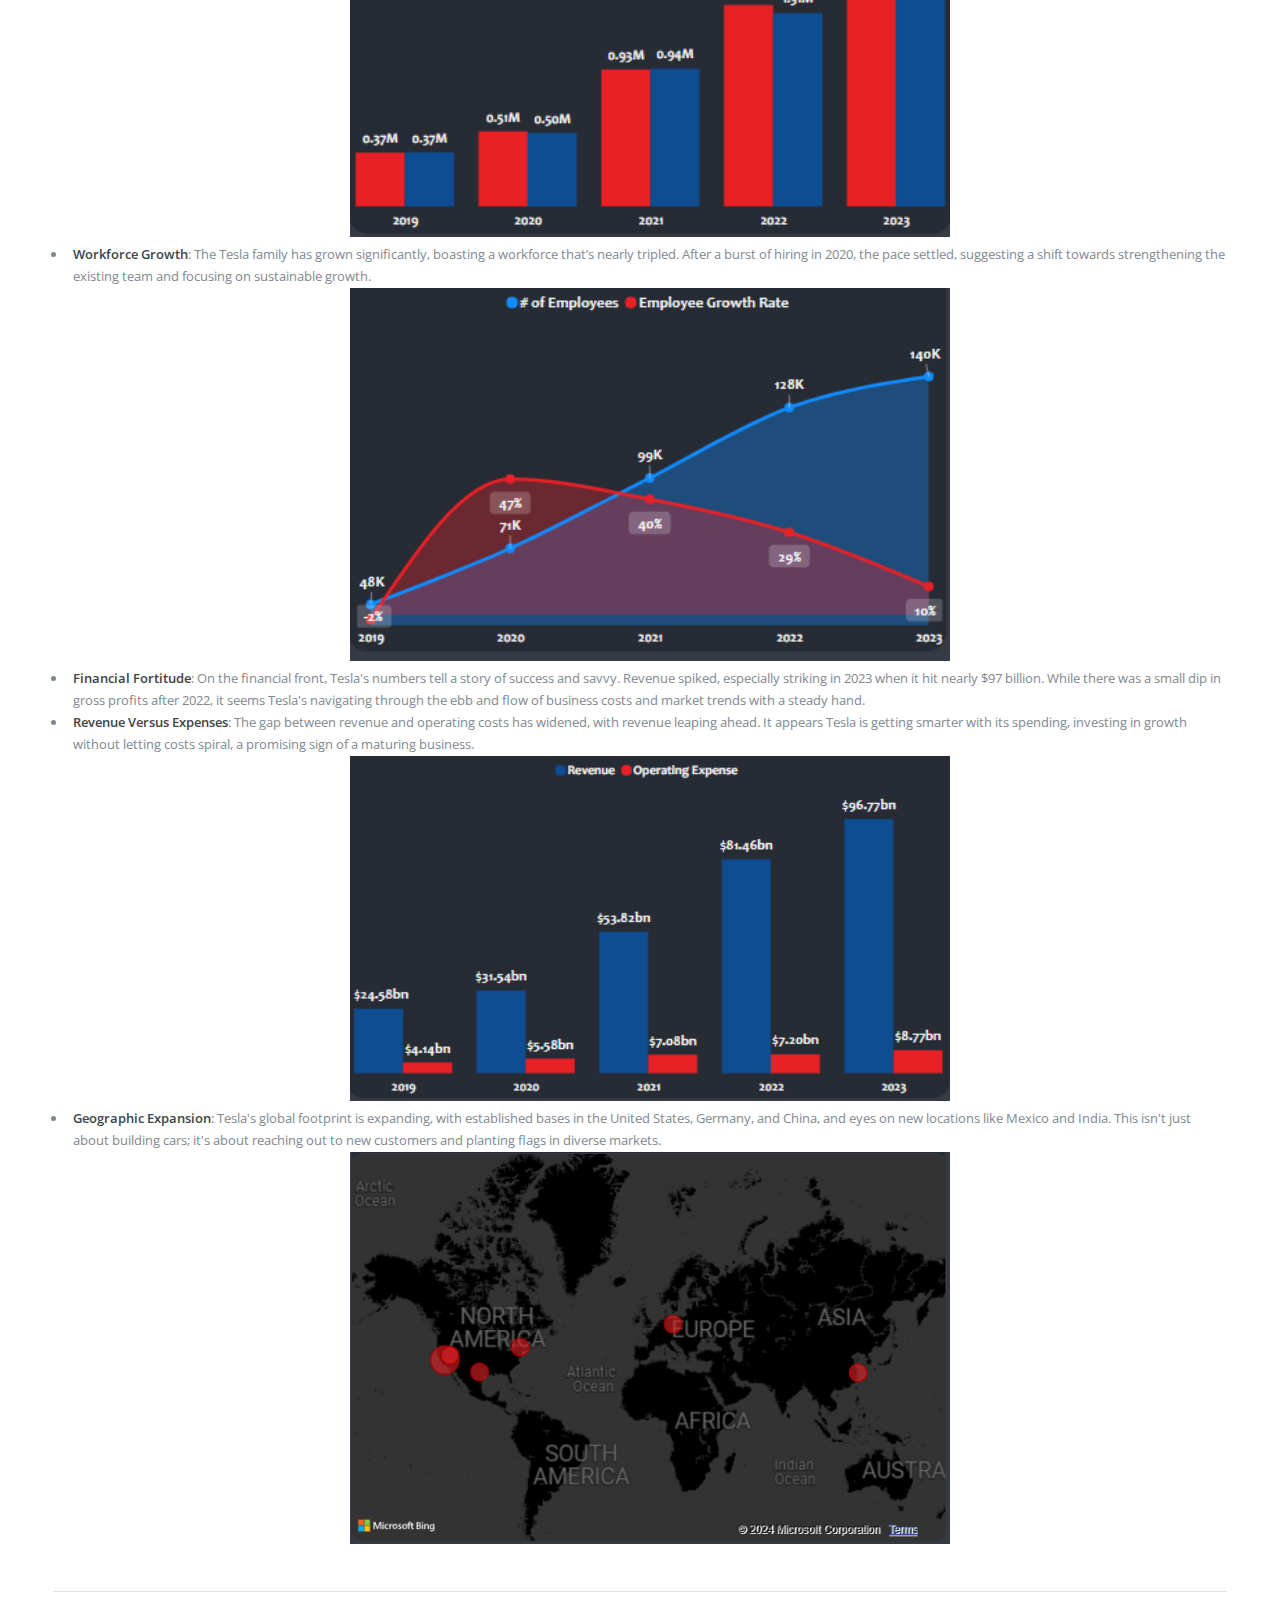
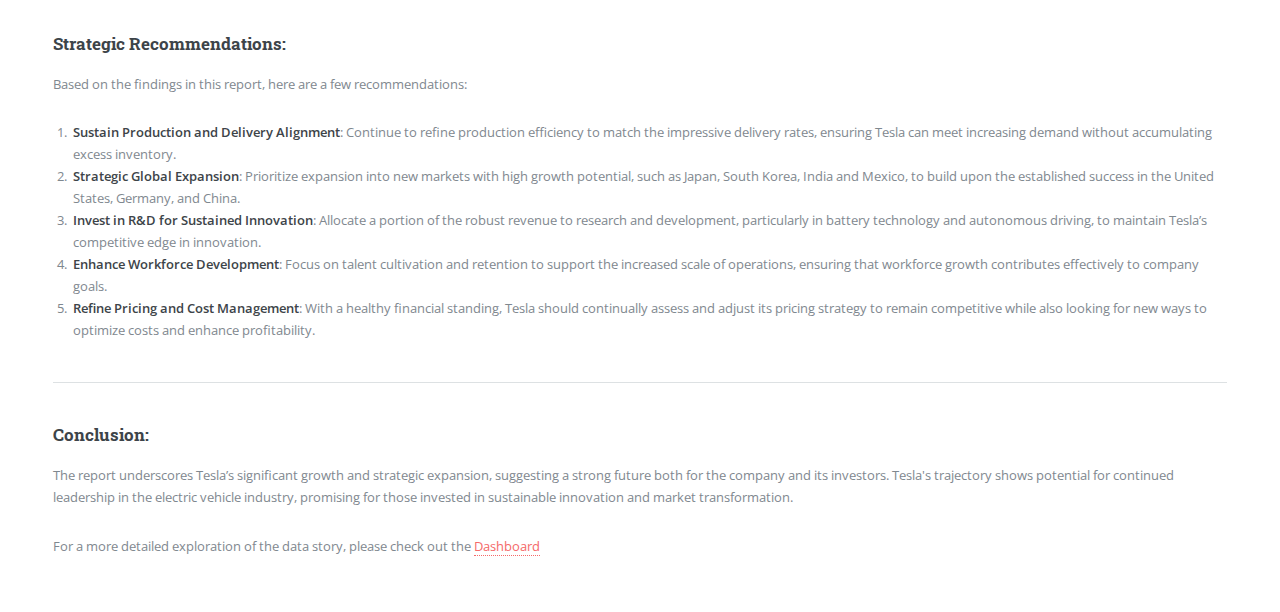
==== commit a877cfa5: "Update education_for_all.html" ====
--- a/education_for_all.html
+++ b/education_for_all.html
@@ -6,7 +6,7 @@
 -->
 <html>
 	<head>
-		<title>Tesla's performance Analysis from 2019 to 2023 | Jude Raji</title>
+		<title>Education for all | Jude Raji</title>
 		<link rel="shortcut icon" type="image/x-icon" href=images/favicon.ico>
 		<meta charset="utf-8" />
 		<meta name="viewport" content="width=device-width, initial-scale=1, user-scalable=no" />
@@ -34,10 +34,10 @@
 							<!-- Content -->
 								<section>
 									<header class="main">
-										<h1>Tesla's Growth and Global Reach: 2019 - 2023 Snapshot</h1>
+										<h1>Unlocking Donor Insights for Education for All</h1>
 									</header>
 
-									<span class="image main"><img src="images/tesla_sales/tesla_home.png" alt="Tesla Home Image" /></span>
+									<span class="image main"><img src="images/education_for_all/education_dashboard.png" alt="" /></span>
 
 									<h3>Purpose:</h3>
 										<p>The aim of this project is to analyze Tesla's multifaceted performance from 2019 to 2023, utilizing data from production, workforce expansion, 
@@ -150,7 +150,7 @@
 											<p>Tesla's Growth and Global Reach: 2019 - 2023 Snapshot</p>
 										</article>
 										<article>
-											<a href="#" class="image"><img src="images/pic07.jpg" alt="" /></a>
+											<a href="udemy_courses.html" class="image"><img src="images/demy_main.jpg" alt="" /></a>
 											<p>Unveiling e-learning dynamics: A Udemy Dashboard Analysis</p>
 										</article>
 										<article>
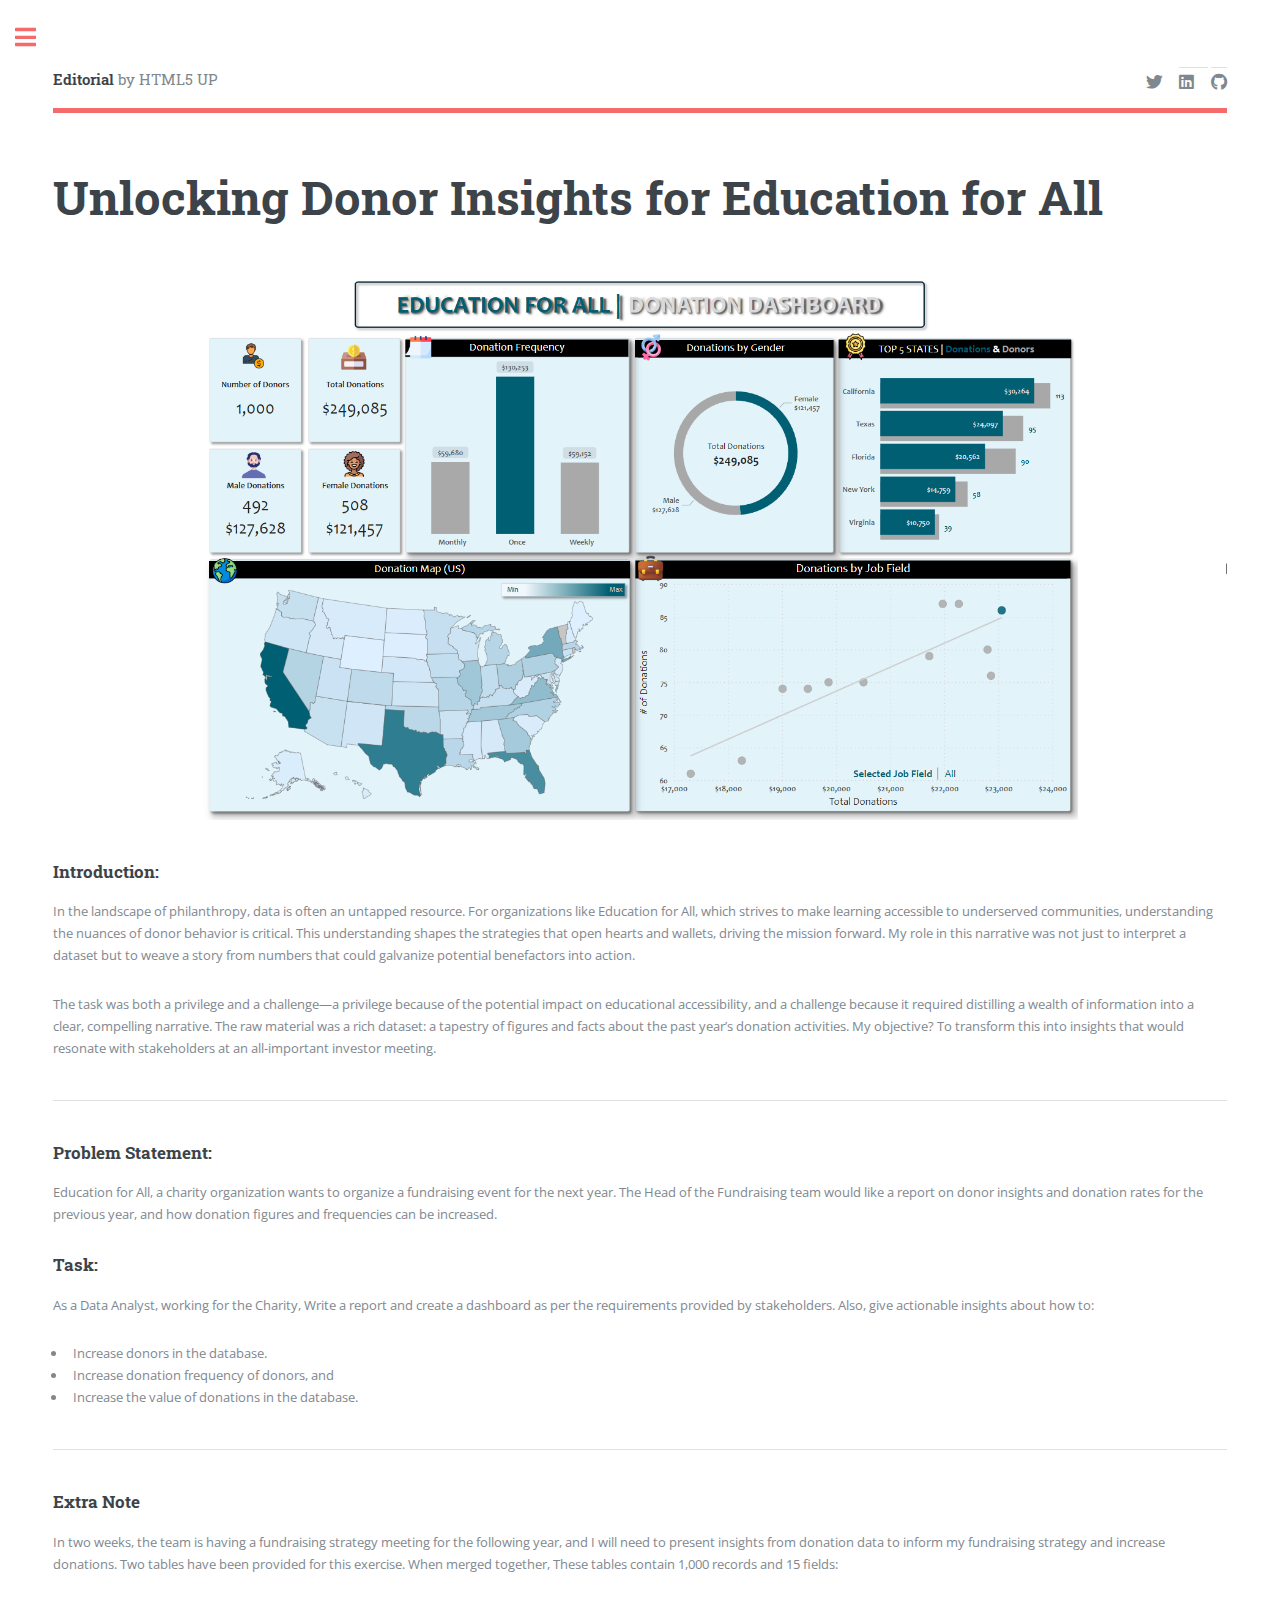
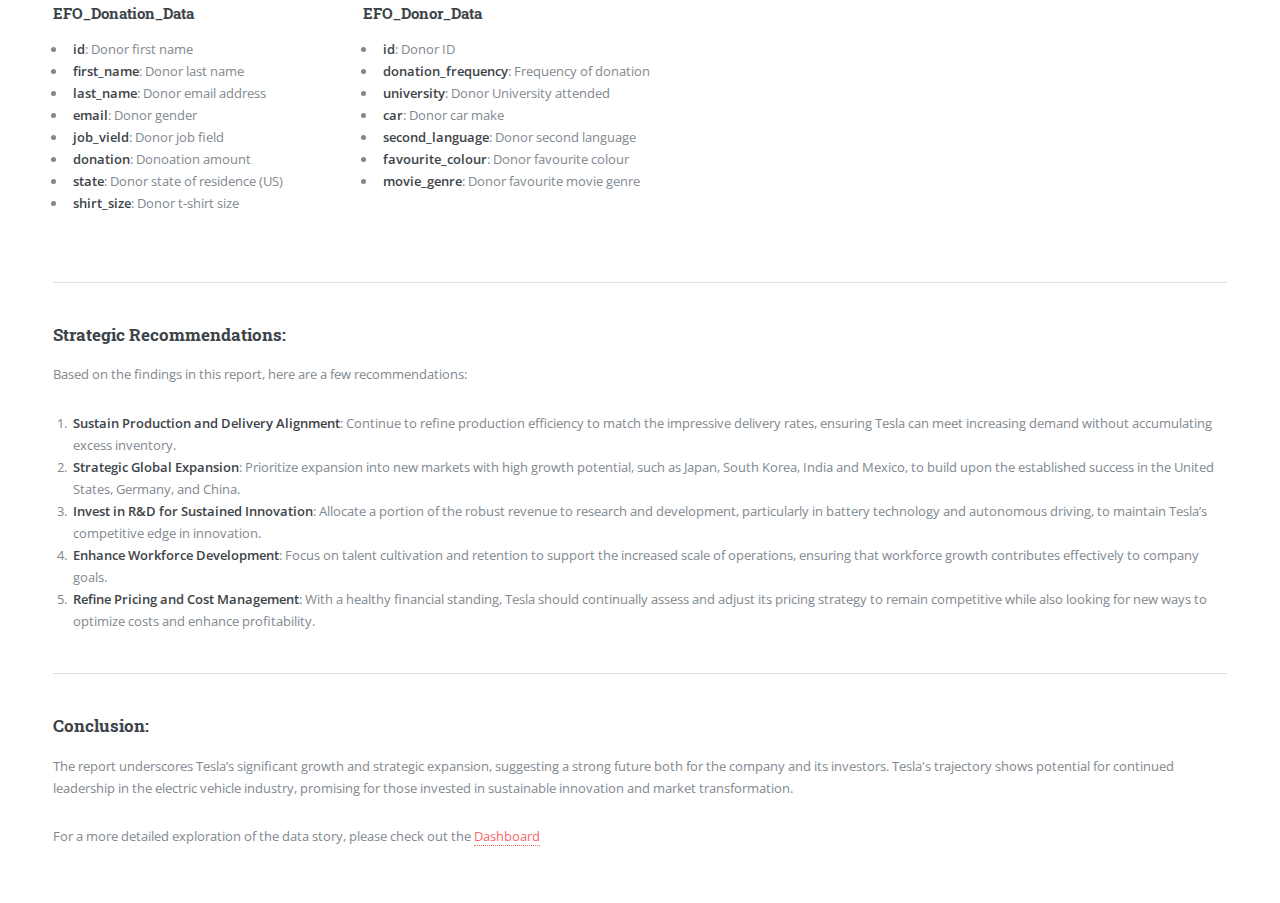
==== commit 5c5f8ace: "Update education_for_all.html" ====
--- a/education_for_all.html
+++ b/education_for_all.html
@@ -39,46 +39,69 @@
 
 									<span class="image main"><img src="images/education_for_all/education_dashboard.png" alt="" /></span>
 
-									<h3>Purpose:</h3>
-										<p>The aim of this project is to analyze Tesla's multifaceted performance from 2019 to 2023, utilizing data from production, workforce expansion, 
-										financial results, and global factory locations. The intent is to provide investors and company stakeholders with clear insights into 
-										Tesla's operational efficiency, market growth, and financial health, to support informed decisions regarding future investments and 
-										strategic directions within the electric vehicle market. This analysis will spotlight key areas of success and potential growth, 
-										guiding focused investment strategies in the evolving automotive landscape.</p>
-									<hr class="major" />
-									<h3>Methodology and Data Structures:</h3>
-										<p>This analysis was meticulously conducted by sourcing data directly from <a href="https://ir.tesla.com">Tesla's Investor Relations website</a>, 
-										where official quarterly reports from 2019 to 2023 were made publicly available. 
-										A total of 20 PDF files were methodically reviewed and extracted.</p>
-										<p>To manage and transform this extensive dataset, we employed Power Query, a powerful ETL (Extract, Transform, Load) tool that streamlined 
-										the consolidation and cleaning process. Power Query enabled the extraction of relevant figures and narratives from the reports, 
-										transforming them into a structured format suitable for analysis. The processed data was then utilized to craft the comprehensive 
-										KPI dashboard that serves as the backbone of this report, ensuring the findings are both reliable and actionable.</p>
-
-									<hr class="major" />
-									
-									<h3>Key Discoveries and Insights:</h3>
-										<p>A look through Tesla's recent history from 2019 to 2023 reveals some compelling narratives about its growth:</p>
-										<ul>
-											<li><b>Vehicle Output</b>: Tesla has impressively rolled out over 5 million vehicles and nearly matched this in deliveries, 
-												painting a picture of a company adeptly meeting its customers’ needs and navigating the logistics of supply and demand.
-												<center><img width="600" src="images/tesla_sales/vehicle_output.png" alt="Vehicle Output" /></center></li>
-											<li><b>Workforce Growth</b>: The Tesla family has grown significantly, boasting a workforce that’s nearly tripled. 
-												After a burst of hiring in 2020, the pace settled, suggesting a shift towards strengthening the existing team 
-												and focusing on sustainable growth.
-												<center><img width="600" src="images/tesla_sales/workforce_growth.png" alt="Workforce Growth" /></center></li>
-											<li><b>Financial Fortitude</b>: On the financial front, Tesla's numbers tell a story of success and savvy. 
-												Revenue spiked, especially striking in 2023 when it hit nearly $97 billion. While there was a small dip in gross profits after 2022, 
-												it seems Tesla's navigating through the ebb and flow of business costs and market trends with a steady hand.</li>
-											<li><b>Revenue Versus Expenses</b>: The gap between revenue and operating costs has widened, with revenue leaping ahead. 
-												It appears Tesla is getting smarter with its spending, investing in growth without letting costs spiral, 
-												a promising sign of a maturing business.
-												<center><img width="600" src="images/tesla_sales/revenue_vs_expenses.png" alt="Revenue Vs. Expenses" /></center></li>
-											<li><b>Geographic Expansion</b>: Tesla's global footprint is expanding, with established bases in the United States, Germany, and China, 
-												and eyes on new locations like Mexico and India. This isn't just about building cars; it's about reaching out to new customers
-												and planting flags in diverse markets.
-												<center><img width="600" src="images/tesla_sales/factory_locations.png" alt="Factory Locations" /></center></li>
-										</ul>
+									<h3>Introduction:</h3>
+									<p>In the landscape of philanthropy, data is often an untapped resource. For organizations like Education for All, 
+										which strives to make learning accessible to underserved communities, understanding the nuances of donor behavior is critical. 
+										This understanding shapes the strategies that open hearts and wallets, driving the mission forward. 
+										My role in this narrative was not just to interpret a dataset but to weave a story from numbers that could galvanize potential benefactors into action.</P>
+										<p>The task was both a privilege and a challenge—a privilege because of the potential impact on educational accessibility, 
+										and a challenge because it required distilling a wealth of information into a clear, compelling narrative. 
+										The raw material was a rich dataset: a tapestry of figures and facts about the past year’s donation activities. My objective? 
+										To transform this into insights that would resonate with stakeholders at an all-important investor meeting.</p>
+									<hr class="major" />
+									
+									<h3>Problem Statement:</h3>
+									
+									<p>Education for All, a charity organization wants to organize a fundraising event for the next year. 
+										The Head of the Fundraising team would like a report on donor insights and donation rates for the previous year, 
+										and how donation figures and frequencies can be increased.</p>
+									<h3>Task:</h3>
+									<p>As a Data Analyst, working for the Charity, Write a report and create a dashboard as per the requirements provided by stakeholders. 
+										Also, give actionable insights about how to:</p>
+									<ul>
+										<li>Increase donors in the database.</li>
+										<li>Increase donation frequency of donors, and</li>
+										<li>Increase the value of donations in the database.</li>
+									</ul>
+
+									<hr class="major" />
+									
+									<h3>Extra Note</h3>
+									<p>In two weeks, the team is having a fundraising strategy meeting for the following year, 
+										and I will need to present insights from donation data to inform my fundraising strategy and increase donations.
+										Two tables have been provided for this exercise. When merged together, These tables contain 1,000 records and 15 fields:</p>
+										<div class="row">
+										    <div class="column">
+										        <h4>EFO_Donation_Data</h2>
+										        <ul>
+												<li><b>id</b></B>: Donor first name</li>
+												<li><b>first_name</b>: Donor last name</li>
+												<li><b>last_name</b>: Donor email address</li>
+											  	<li><b>email</b>: Donor gender</li>
+												<li><b>job_vield</b>: Donor job field</li>
+												<li><b>donation</b>: Donoation amount</li>
+												<li><b>state</b>: Donor state of residence (US)</li>
+												<li><b>shirt_size</b>: Donor t-shirt size</li>
+											</ul>
+										    </div>
+										<div></div>
+											<div></div>
+											<div></div>
+																		    
+										    <div class="column">
+										        <h4>EFO_Donor_Data</h2>
+										        <ul>
+												<li><b>id</b>: Donor ID</li>
+												<li><b>donation_frequency</b>: Frequency of donation</li>
+												<li><b>university</b>: Donor University attended</li>
+												<li><b>car</b>: Donor car make</li>
+												<li><b>second_language</b>: Donor second language</li>
+												<li><b>favourite_colour</b>: Donor favourite colour</li>
+												<li><b>movie_genre</b>: Donor favourite movie genre</li>
+										        </ul>
+										    </div>
+										</div>
+									
 									<hr class="major" />
 
 									<h3>Strategic Recommendations:</h3>
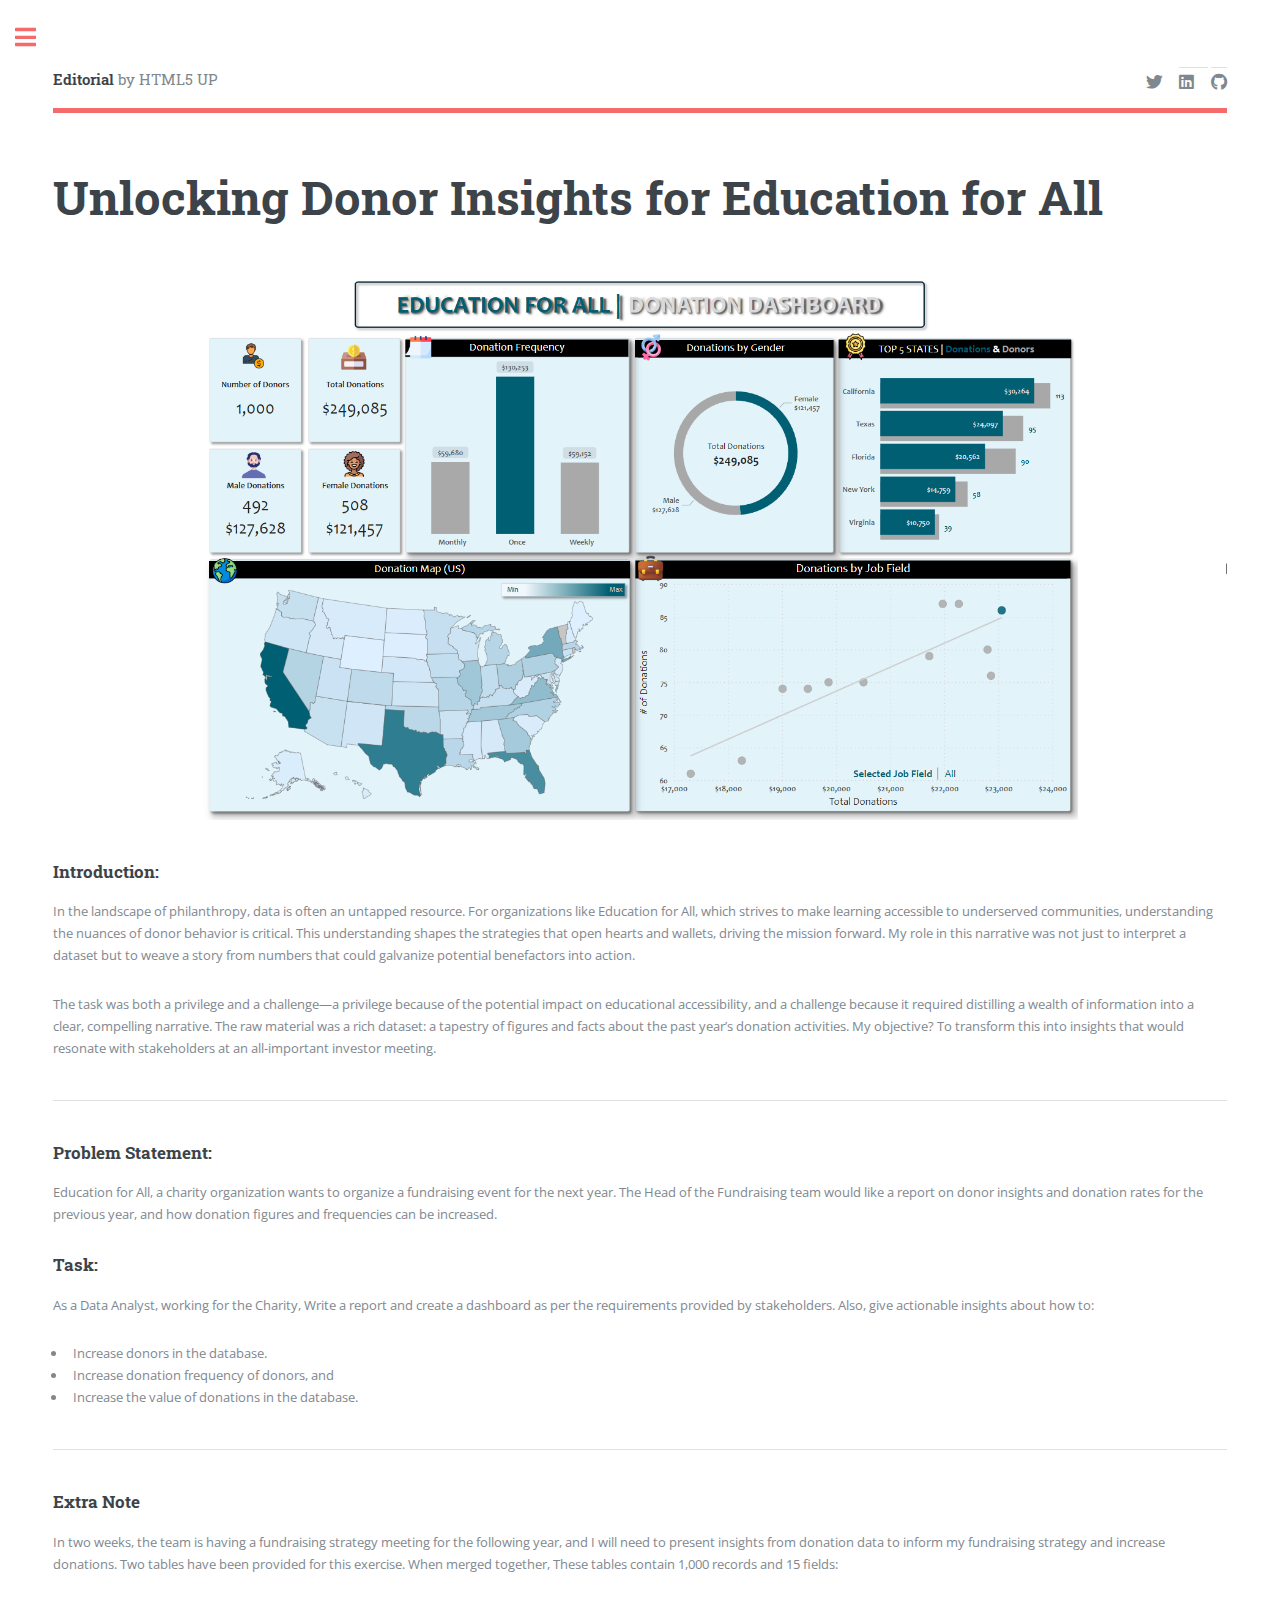
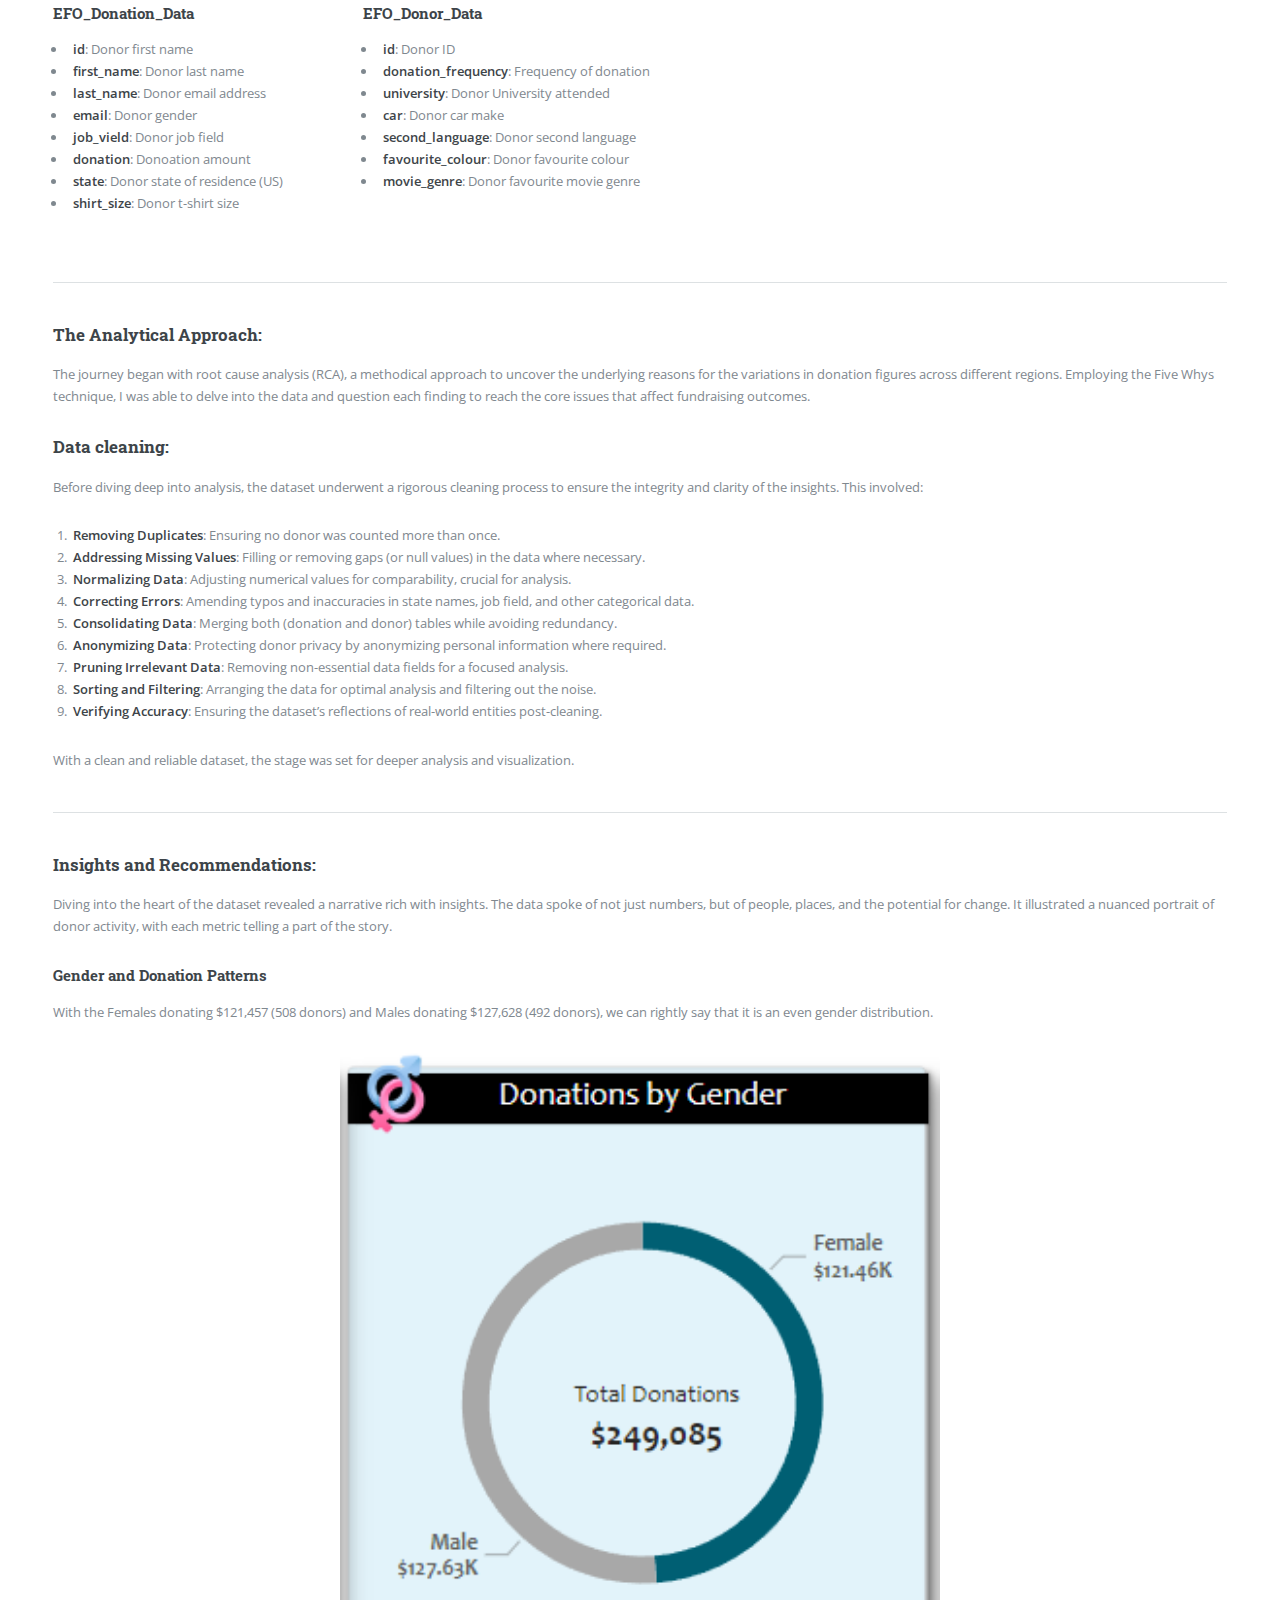
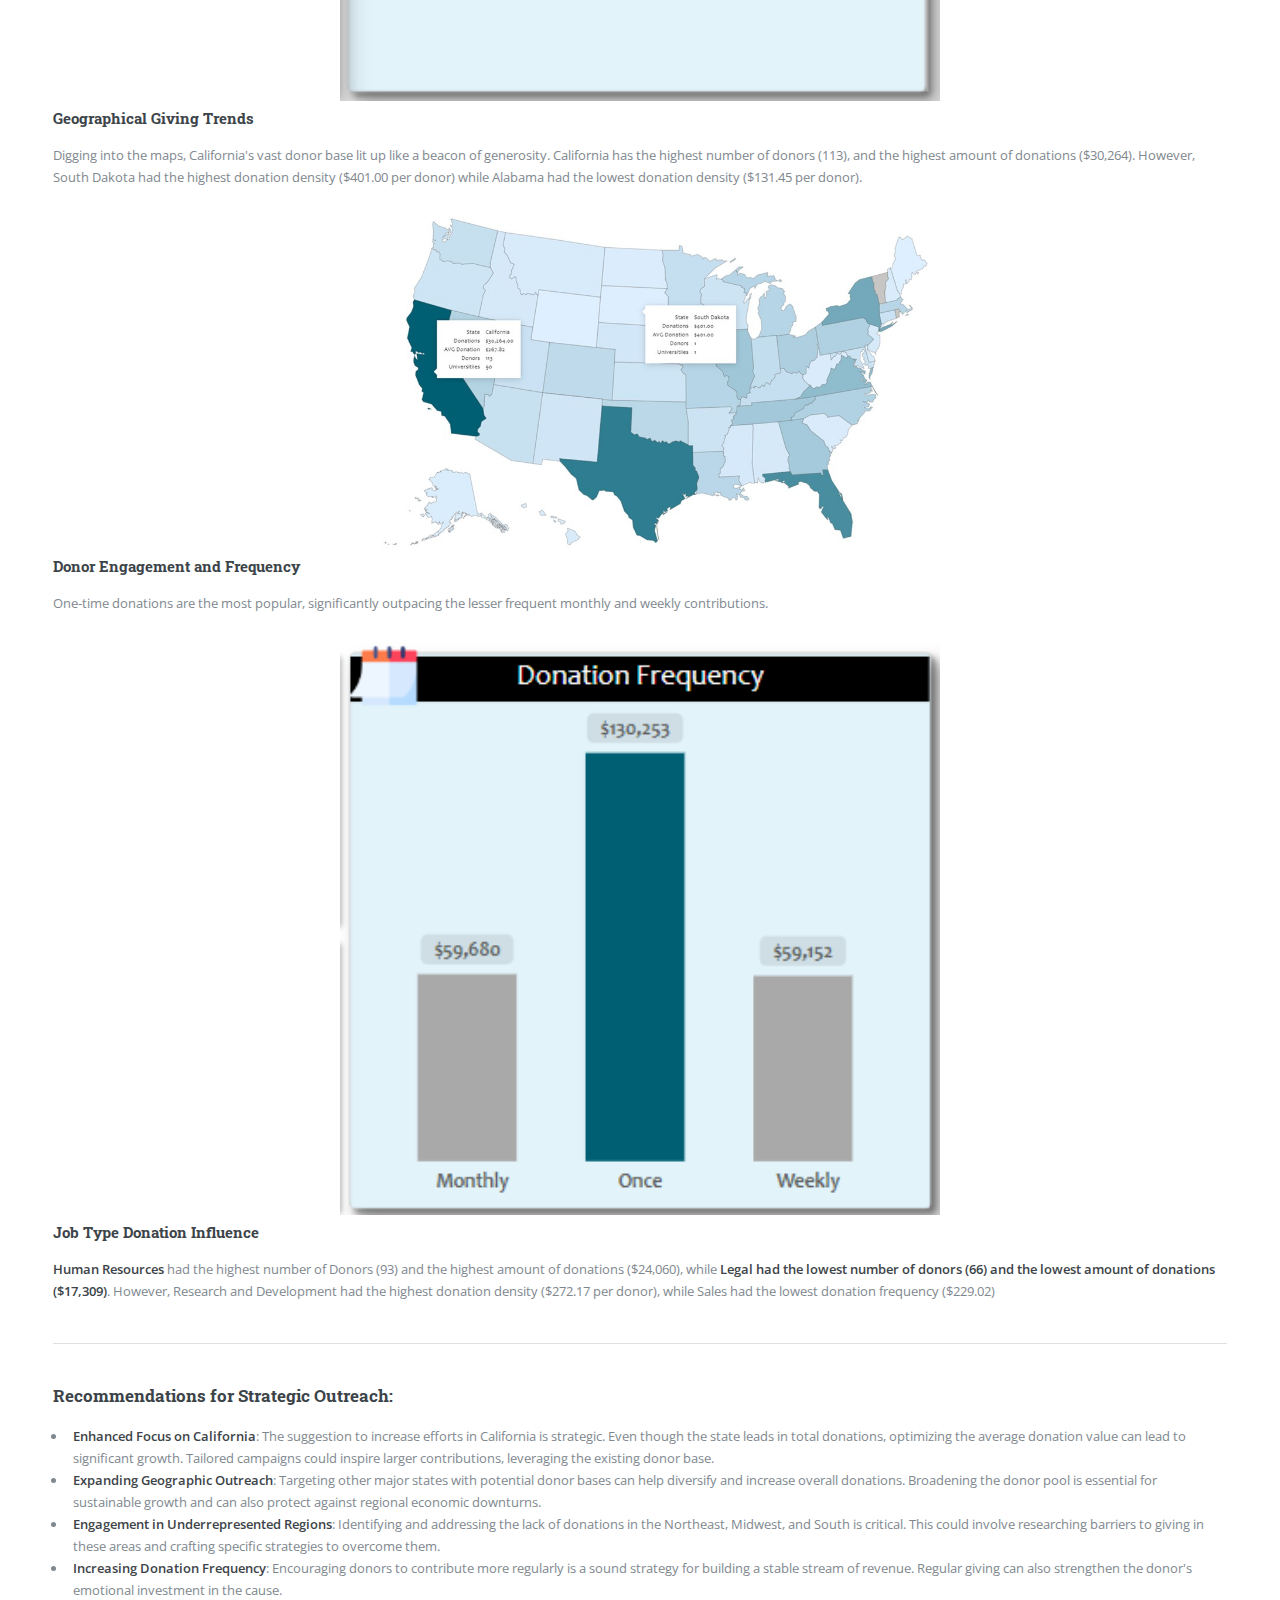
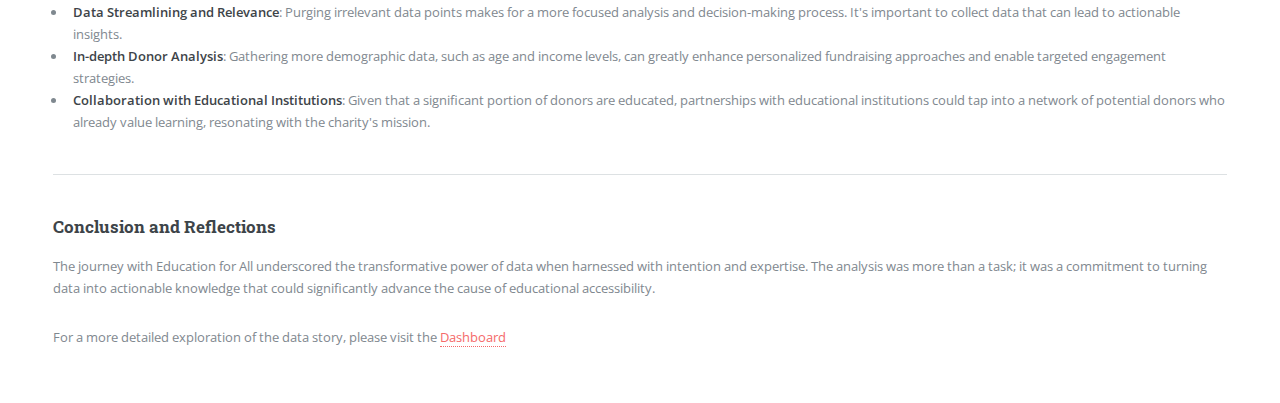
==== commit 708b0a47: "Update education_for_all.html" ====
--- a/education_for_all.html
+++ b/education_for_all.html
@@ -104,29 +104,78 @@
 									
 									<hr class="major" />
 
-									<h3>Strategic Recommendations:</h3>
-										<p>Based on the findings in this report, here are a few recommendations:</p>
+									<h3>The Analytical Approach:</h3>
+									<p>The journey began with root cause analysis (RCA), a methodical approach to uncover the underlying reasons for the variations in donation figures across different regions.
+										Employing the Five Whys technique, I was able to delve into the data and question each finding to reach the core issues that affect fundraising outcomes.</p>
+	
+									<h3>Data cleaning:</h3>
+									<p>Before diving deep into analysis, the dataset underwent a rigorous cleaning process to ensure the integrity and clarity of the insights. This involved:</p>
 										<ol>
-											<li><b>Sustain Production and Delivery Alignment</b>: Continue to refine production efficiency to match the impressive delivery rates, 
-												ensuring Tesla can meet increasing demand without accumulating excess inventory.</li>
-											<li><b>Strategic Global Expansion</b>: Prioritize expansion into new markets with high growth potential, such as Japan, South Korea, 
-												India and Mexico, to build upon the established success in the United States, Germany, and China.</li>
-											<li><b>Invest in R&D for Sustained Innovation</b>: Allocate a portion of the robust revenue to research and development, 
-												particularly in battery technology and autonomous driving, to maintain Tesla’s competitive edge in innovation.</li>
-											<li><b>Enhance Workforce Development</b>: Focus on talent cultivation and retention to support the increased scale of operations, 
-												ensuring that workforce growth contributes effectively to company goals.</li>
-											<li><b>Refine Pricing and Cost Management</b>: With a healthy financial standing, Tesla should continually assess and adjust its 
-												pricing strategy to remain competitive while also looking for new ways to optimize costs and enhance profitability.</li>
+											<li><b>Removing Duplicates</b>: Ensuring no donor was counted more than once.</li>
+											<li><b>Addressing Missing Values</b>: Filling or removing gaps (or null values) in the data where necessary.</li>
+											<li><b>Normalizing Data</b>: Adjusting numerical values for comparability, crucial for analysis.</li>
+											<li><b>Correcting Errors</b>: Amending typos and inaccuracies in state names, job field, and other categorical data.</li>
+											<li><b>Consolidating Data</b>: Merging both (donation and donor) tables while avoiding redundancy.</li>
+											<li><b>Anonymizing Data</b>: Protecting donor privacy by anonymizing personal information where required.</li>
+											<li><b>Pruning Irrelevant Data</b>: Removing non-essential data fields for a focused analysis.</li>
+											<li><b>Sorting and Filtering</b>: Arranging the data for optimal analysis and filtering out the noise.</li>
+											<li><b>Verifying Accuracy</b>: Ensuring the dataset’s reflections of real-world entities post-cleaning.</li>
 										</ol>
-
-									<hr class="major" />
-									<h3>Conclusion:</h3>
-									<p>The report underscores Tesla’s significant growth and strategic expansion, suggesting a strong future both for the company and its investors. 
-										Tesla's trajectory shows potential for continued leadership in the electric vehicle industry, promising for those invested in sustainable 
-										innovation and market transformation.</p>
-										<p>For a more detailed exploration of the data story, please check out the <a href="https://app.powerbi.com/view?r=eyJrIjoiNWIwODgwYjItYzQxMS00MjY1LWIxYmItMDc3OWJkZGM5ZmNiIiwidCI6ImRmODY3OWNkLWE4MGUtNDVkOC05OWFjLWM4M2VkN2ZmOTVhMCJ9">Dashboard</a></p>
-								</section>
-
+									<p>With a clean and reliable dataset, the stage was set for deeper analysis and visualization.</p>
+
+									<hr class="major" />
+									<h3>Insights and Recommendations:</h3>
+									<p>Diving into the heart of the dataset revealed a narrative rich with insights. 
+										The data spoke of not just numbers, but of people, places, and the potential for change. 
+										It illustrated a nuanced portrait of donor activity, with each metric telling a part of the story.</p>
+
+										<h4>Gender and Donation Patterns</h4>
+										<p>With the Females donating $121,457 (508 donors) and Males donating $127,628 (492 donors), we can rightly say that it is an even gender distribution.</p>
+											<center><img width="600" src="images/education_for_all/Donations by Gender.png" alt="" /></center>
+										<h4>Geographical Giving Trends</h4>
+										<p>Digging into the maps, California's vast donor base lit up like a beacon of generosity.
+											California has the highest number of donors (113), and the highest amount of donations ($30,264).
+											However, South Dakota had the highest donation density ($401.00 per donor) while Alabama had the lowest donation density ($131.45 per donor).</p>
+											<center><img width="600" src="images/education_for_all/map.jpg" alt="" /></center>
+									
+										<h4>Donor Engagement and Frequency</h4>
+											<p>One-time donations are the most popular, significantly outpacing the lesser frequent monthly and weekly contributions.</p>
+											<center><img width="600" src="images/education_for_all/donation frequency.png" alt="" /></center>
+		
+										<h4>Job Type Donation Influence</h4>
+										<p><b>Human Resources</b> had the highest number of Donors (93) and the highest amount of donations ($24,060), 
+											while <b>Legal had the lowest number of donors (66) and the lowest amount of donations ($17,309)</b>. However, Research and 
+											Development had the highest donation density ($272.17 per donor), while Sales 
+											had the lowest donation frequency ($229.02)</p>
+
+									<hr class="major" />
+									<h3>Recommendations for Strategic Outreach:</h3>
+									<ul>
+										<li><b>Enhanced Focus on California</b>: The suggestion to increase efforts in California is strategic. 
+											Even though the state leads in total donations, optimizing the average donation value can lead to significant growth. 
+											Tailored campaigns could inspire larger contributions, leveraging the existing donor base.</li>
+										<li><b>Expanding Geographic Outreach</b>: Targeting other major states with potential donor bases can help diversify and increase overall donations. 
+											Broadening the donor pool is essential for sustainable growth and can also protect against regional economic downturns.</li>
+										<li><b>Engagement in Underrepresented Regions</b>: Identifying and addressing the lack of donations in the Northeast, Midwest, and South is critical. 
+											This could involve researching barriers to giving in these areas and crafting specific strategies to overcome them.</li>
+										<li><b>Increasing Donation Frequency</b>: Encouraging donors to contribute more regularly is a sound strategy for building a stable stream of revenue. 
+											Regular giving can also strengthen the donor's emotional investment in the cause.</li>
+										<li><b>Data Streamlining and Relevance</b>: Purging irrelevant data points makes for a more focused analysis and decision-making process. 
+											It's important to collect data that can lead to actionable insights.</li>
+										<li><b>In-depth Donor Analysis</b>: Gathering more demographic data, such as age and income levels, 
+											can greatly enhance personalized fundraising approaches and enable targeted engagement strategies.</li>
+										<li><b>Collaboration with Educational Institutions</b>: Given that a significant portion of donors are educated, 
+											partnerships with educational institutions could tap into a network of potential donors who already value learning, 
+											resonating with the charity's mission.</li>
+									</ul>
+
+									<hr class="major" />
+									<h3>Conclusion and Reflections</h3>
+								<p>The journey with Education for All underscored the transformative power of data when harnessed with intention and expertise. 
+									The analysis was more than a task; it was a commitment to turning data into actionable knowledge that could significantly advance the cause of educational accessibility.</p>
+									<p>For a more detailed exploration of the data story, please visit the <a href="https://app.powerbi.com/view?r=eyJrIjoiNTgwZGJjYzItZTgzYy00MTQ4LWI2MmYtY2U2M2FhNDk0MmQ2IiwidCI6IjI1Y2UwMjYxLWJiZDYtNDljZC1hMWUyLTU0MjYwODg2ZDE1OSJ9">Dashboard</a></p>
+								
+								</section>
 						</div>
 					</div>
 
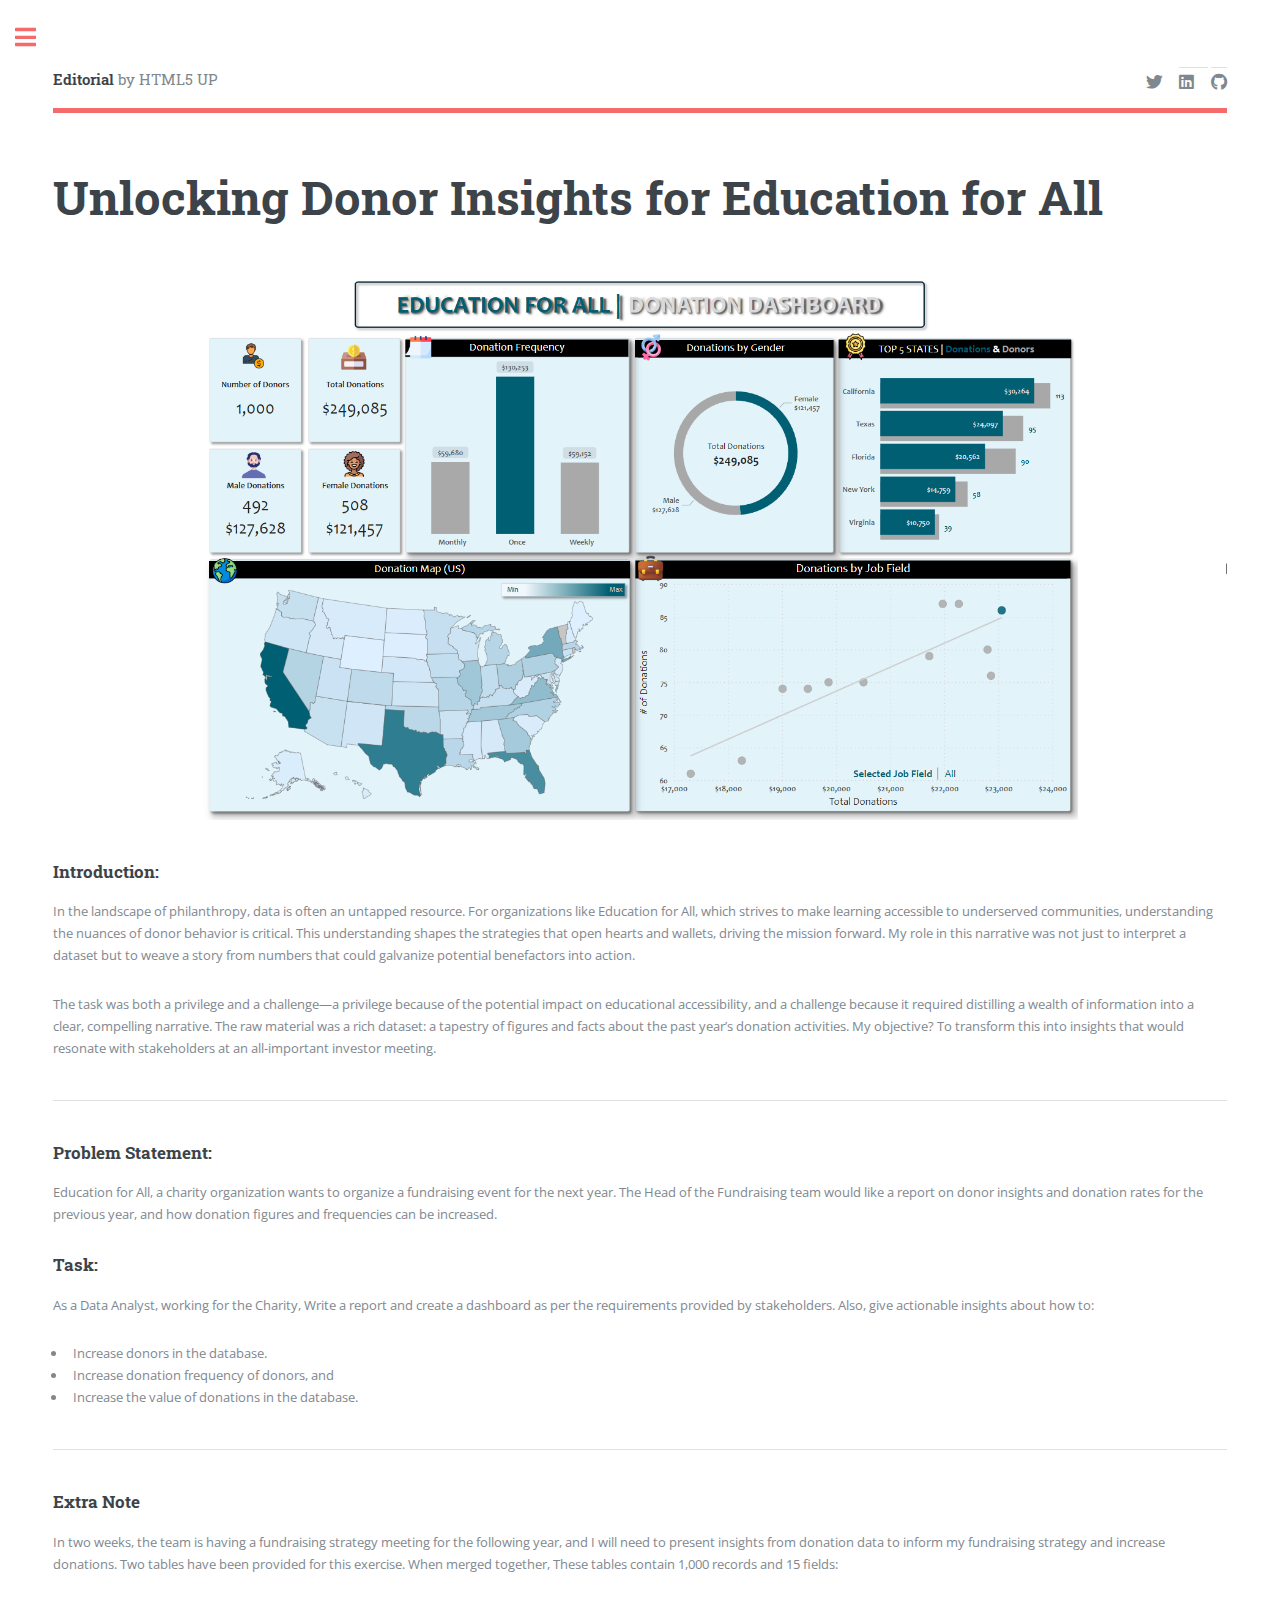
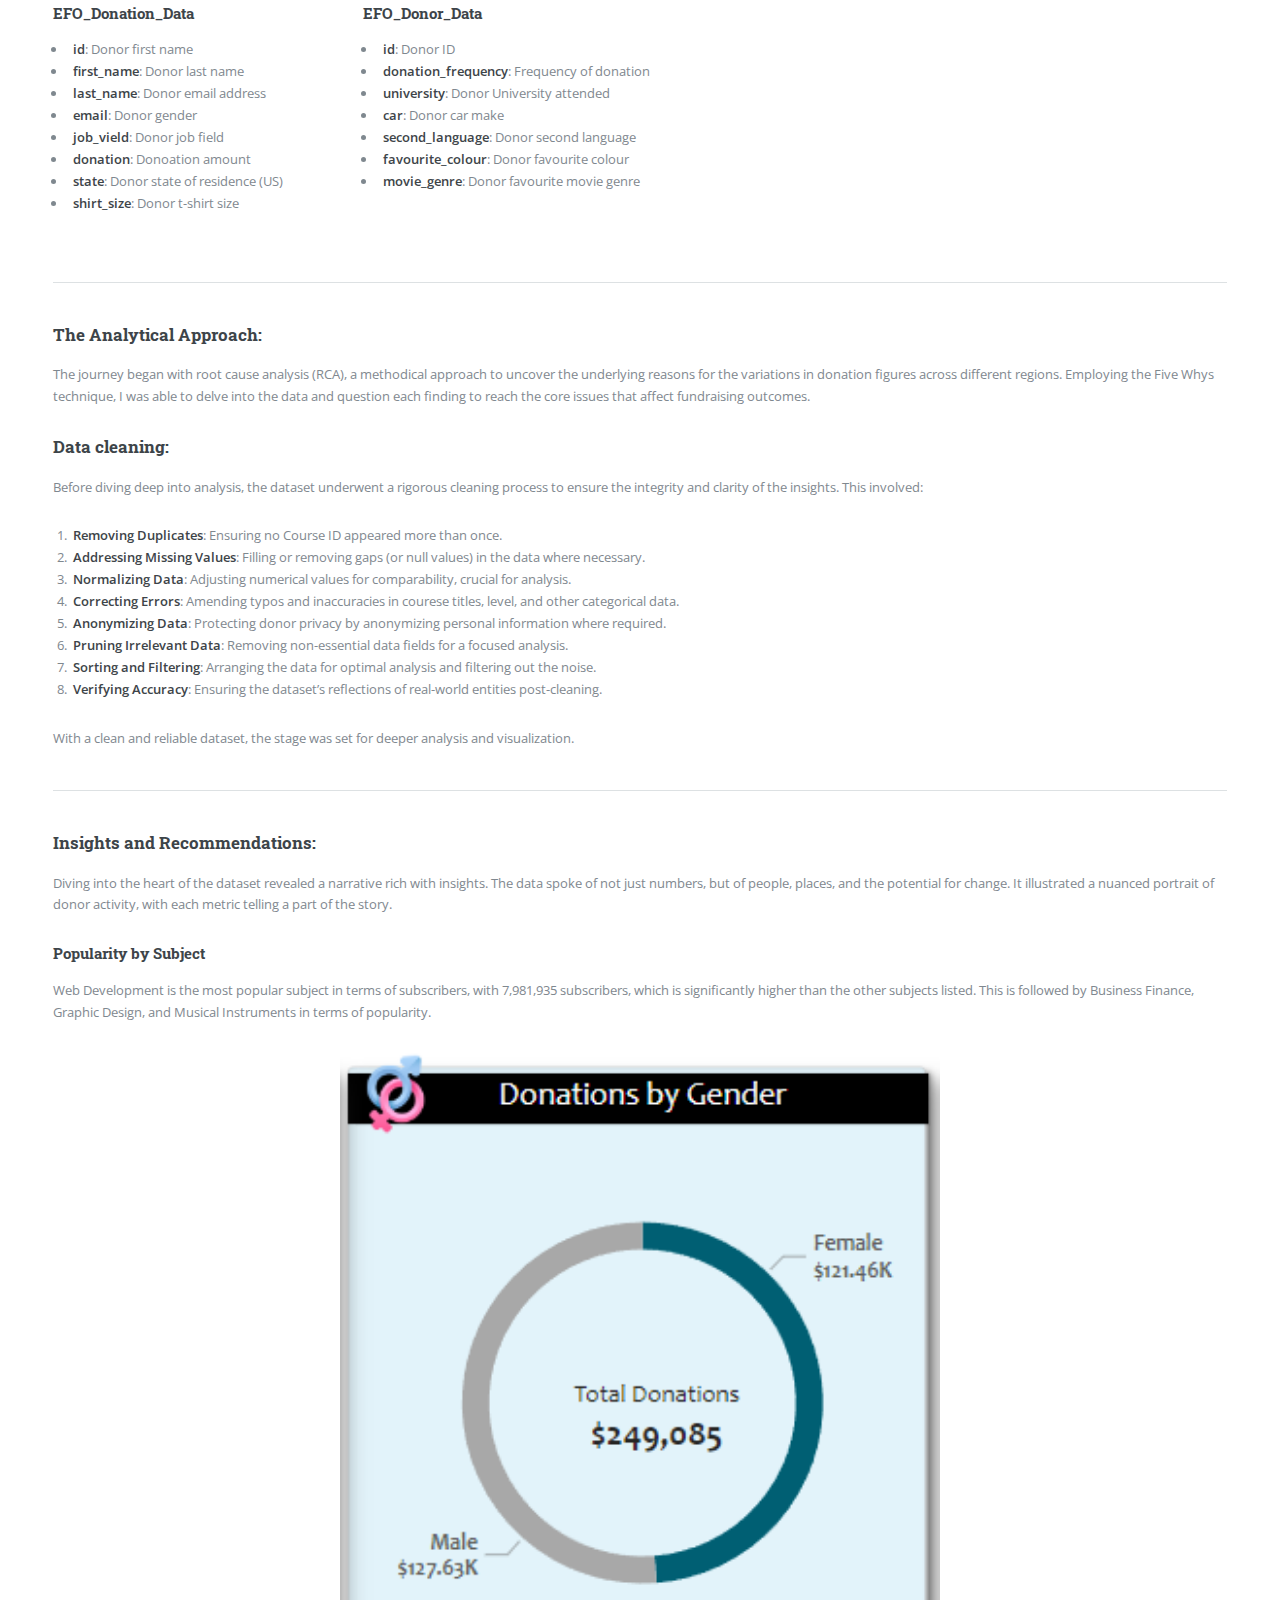
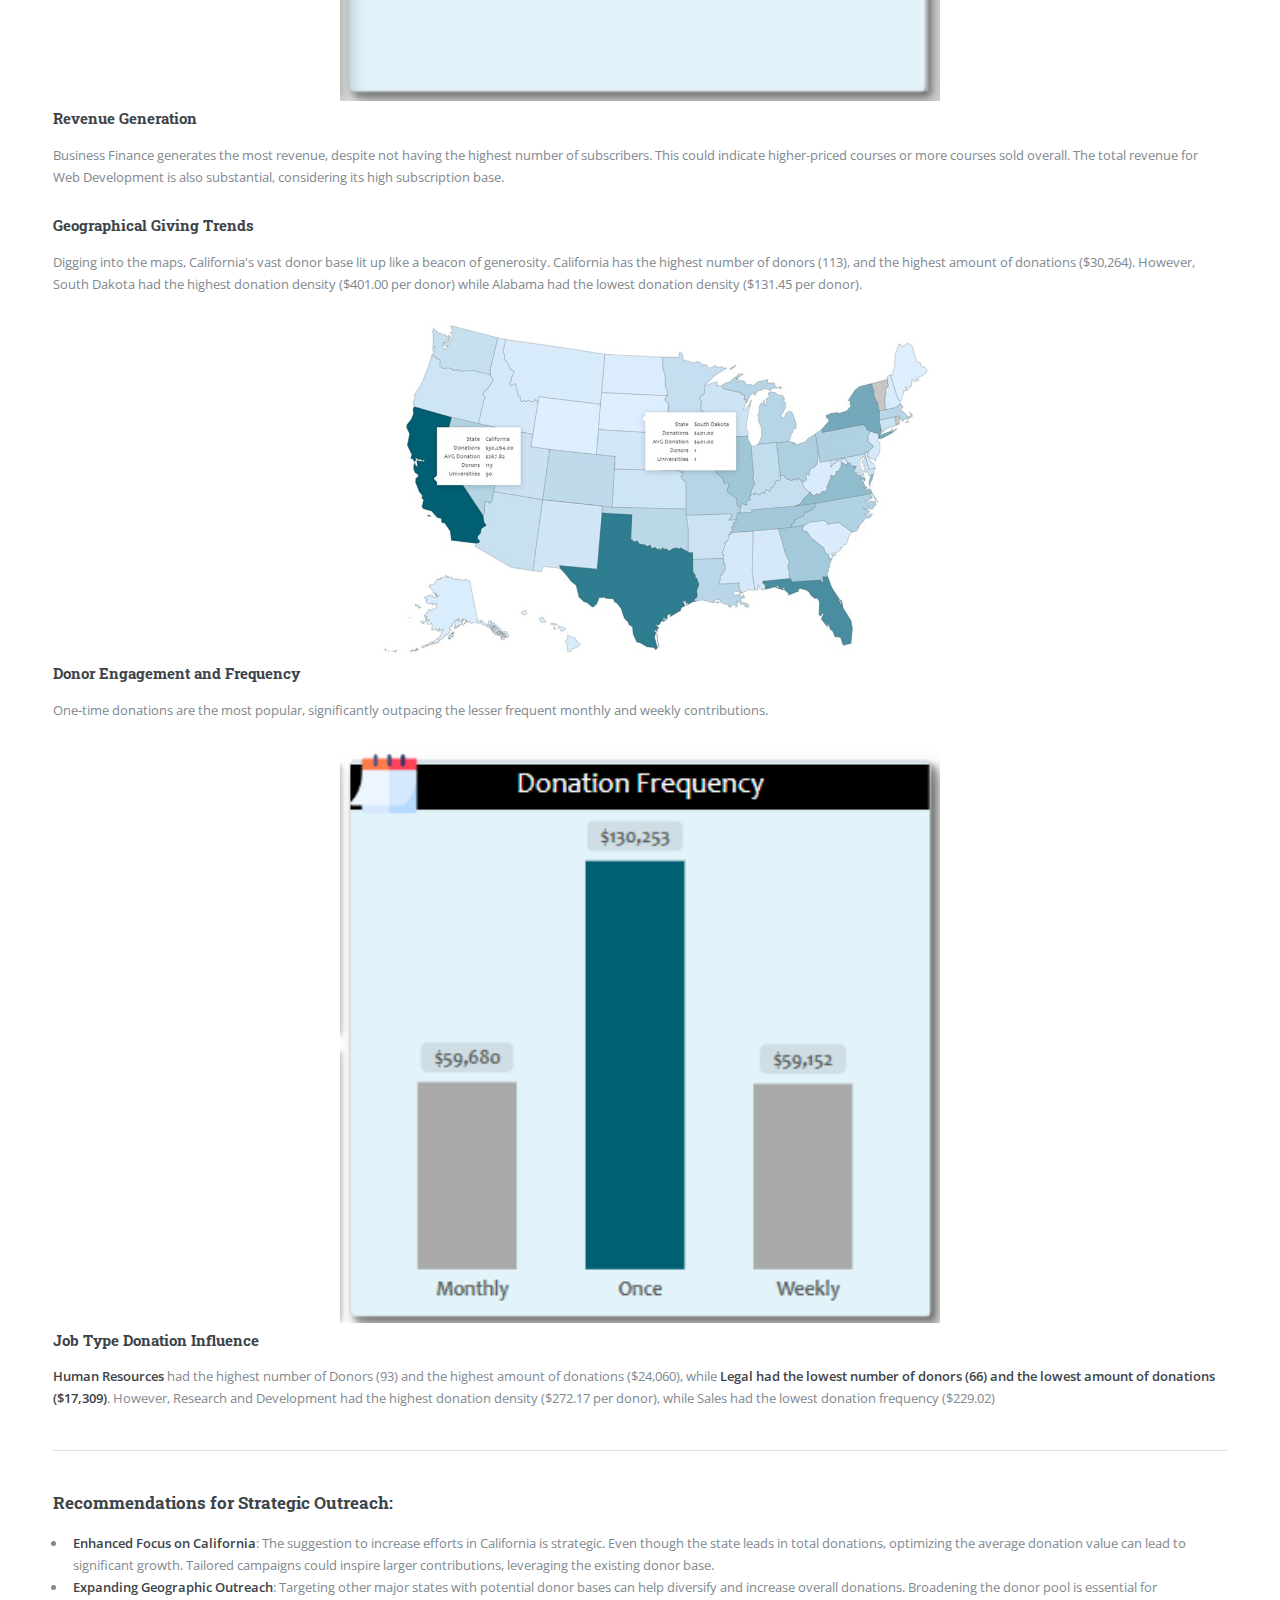
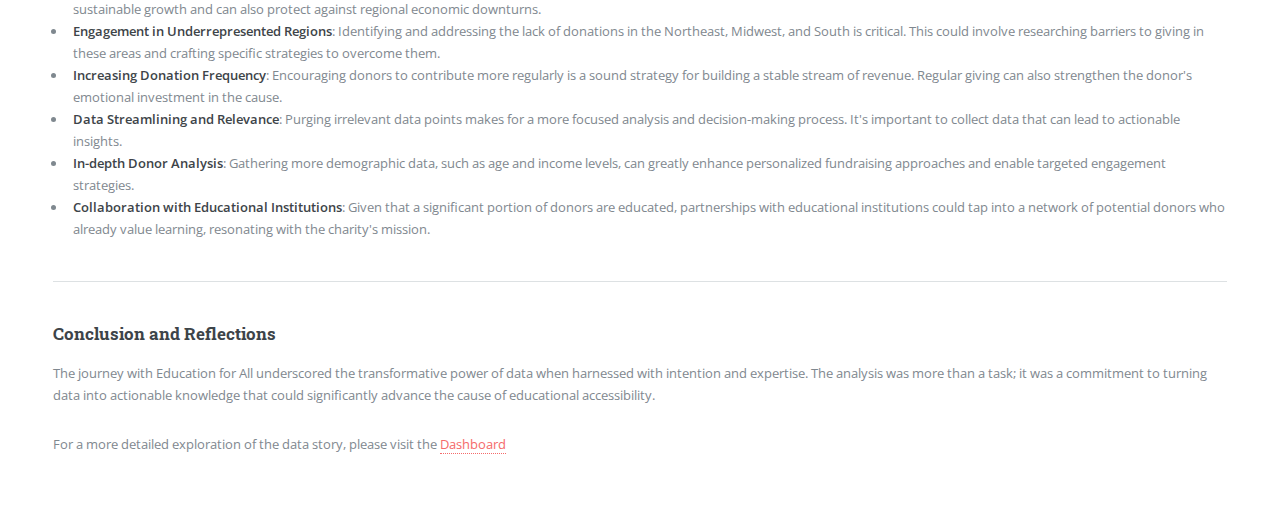
==== commit 9fd9c2eb: "Update education_for_all.html" ====
--- a/education_for_all.html
+++ b/education_for_all.html
@@ -111,11 +111,10 @@
 									<h3>Data cleaning:</h3>
 									<p>Before diving deep into analysis, the dataset underwent a rigorous cleaning process to ensure the integrity and clarity of the insights. This involved:</p>
 										<ol>
-											<li><b>Removing Duplicates</b>: Ensuring no donor was counted more than once.</li>
+											<li><b>Removing Duplicates</b>: Ensuring no Course ID appeared more than once.</li>
 											<li><b>Addressing Missing Values</b>: Filling or removing gaps (or null values) in the data where necessary.</li>
 											<li><b>Normalizing Data</b>: Adjusting numerical values for comparability, crucial for analysis.</li>
-											<li><b>Correcting Errors</b>: Amending typos and inaccuracies in state names, job field, and other categorical data.</li>
-											<li><b>Consolidating Data</b>: Merging both (donation and donor) tables while avoiding redundancy.</li>
+											<li><b>Correcting Errors</b>: Amending typos and inaccuracies in courese titles, level, and other categorical data.</li>
 											<li><b>Anonymizing Data</b>: Protecting donor privacy by anonymizing personal information where required.</li>
 											<li><b>Pruning Irrelevant Data</b>: Removing non-essential data fields for a focused analysis.</li>
 											<li><b>Sorting and Filtering</b>: Arranging the data for optimal analysis and filtering out the noise.</li>
@@ -129,9 +128,15 @@
 										The data spoke of not just numbers, but of people, places, and the potential for change. 
 										It illustrated a nuanced portrait of donor activity, with each metric telling a part of the story.</p>
 
-										<h4>Gender and Donation Patterns</h4>
-										<p>With the Females donating $121,457 (508 donors) and Males donating $127,628 (492 donors), we can rightly say that it is an even gender distribution.</p>
+										<h4>Popularity by Subject</h4>
+										<p>Web Development is the most popular subject in terms of subscribers, with 7,981,935 subscribers, 
+											which is significantly higher than the other subjects listed. This is followed by Business Finance, Graphic Design, 
+											and Musical Instruments in terms of popularity.</p>
 											<center><img width="600" src="images/education_for_all/Donations by Gender.png" alt="" /></center>
+										<h4>Revenue Generation</h4>
+										<p>Business Finance generates the most revenue, despite not having the highest number of subscribers. This could indicate higher-priced 
+											courses or more courses sold overall. The total revenue for Web Development is also substantial, considering its high subscription base.</p>
+									
 										<h4>Geographical Giving Trends</h4>
 										<p>Digging into the maps, California's vast donor base lit up like a beacon of generosity.
 											California has the highest number of donors (113), and the highest amount of donations ($30,264).
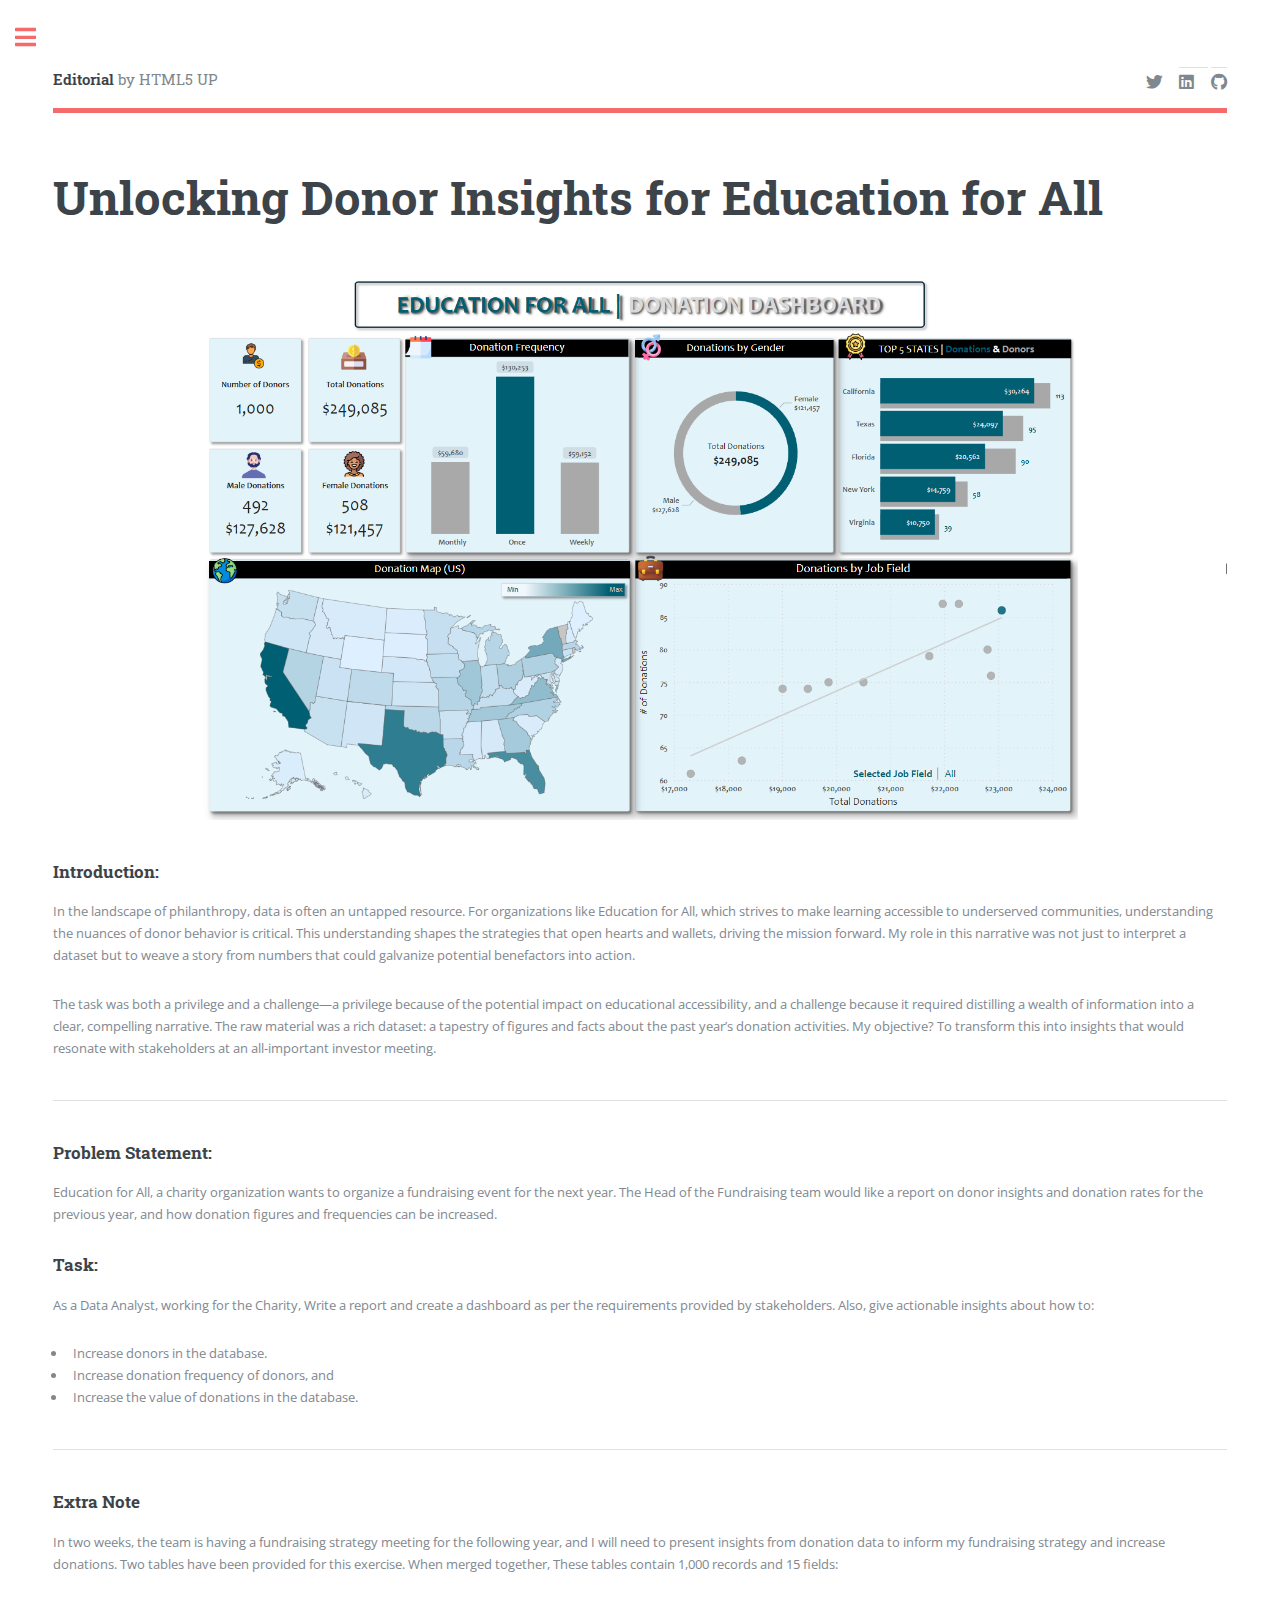
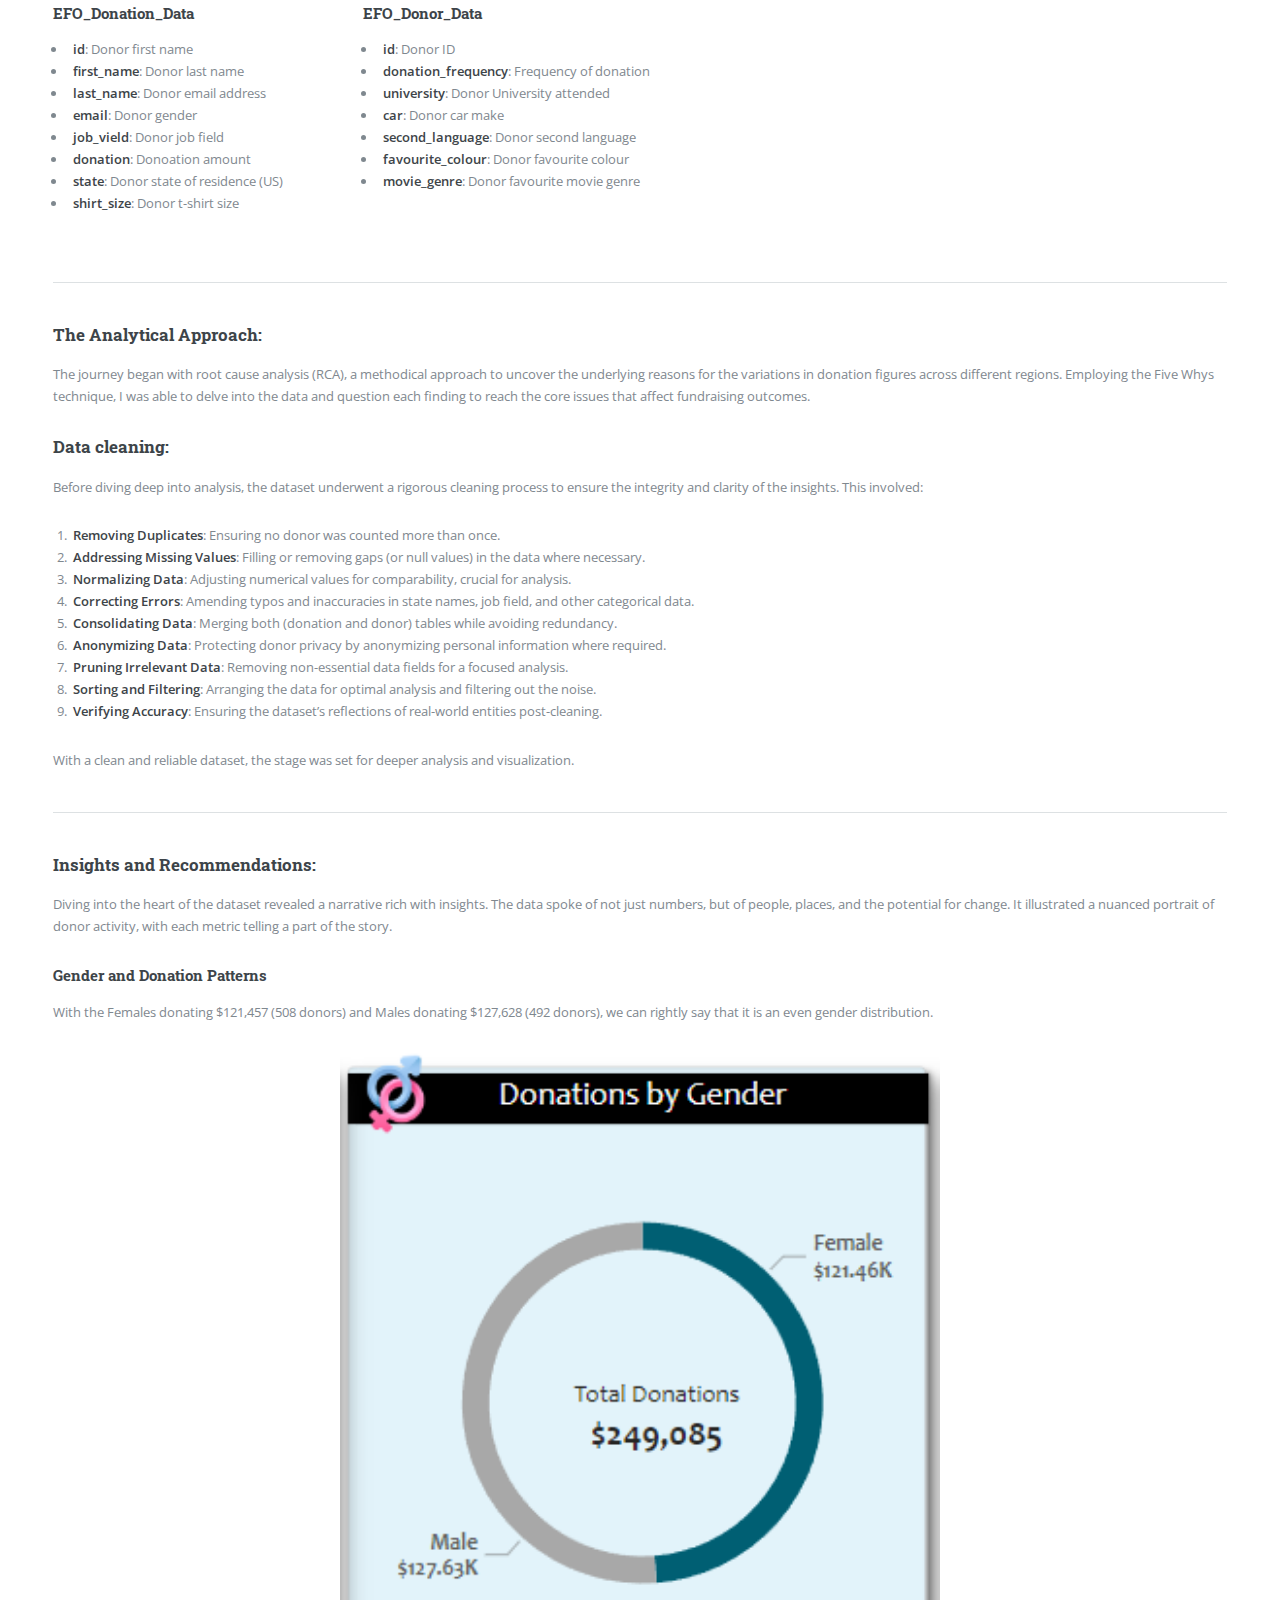
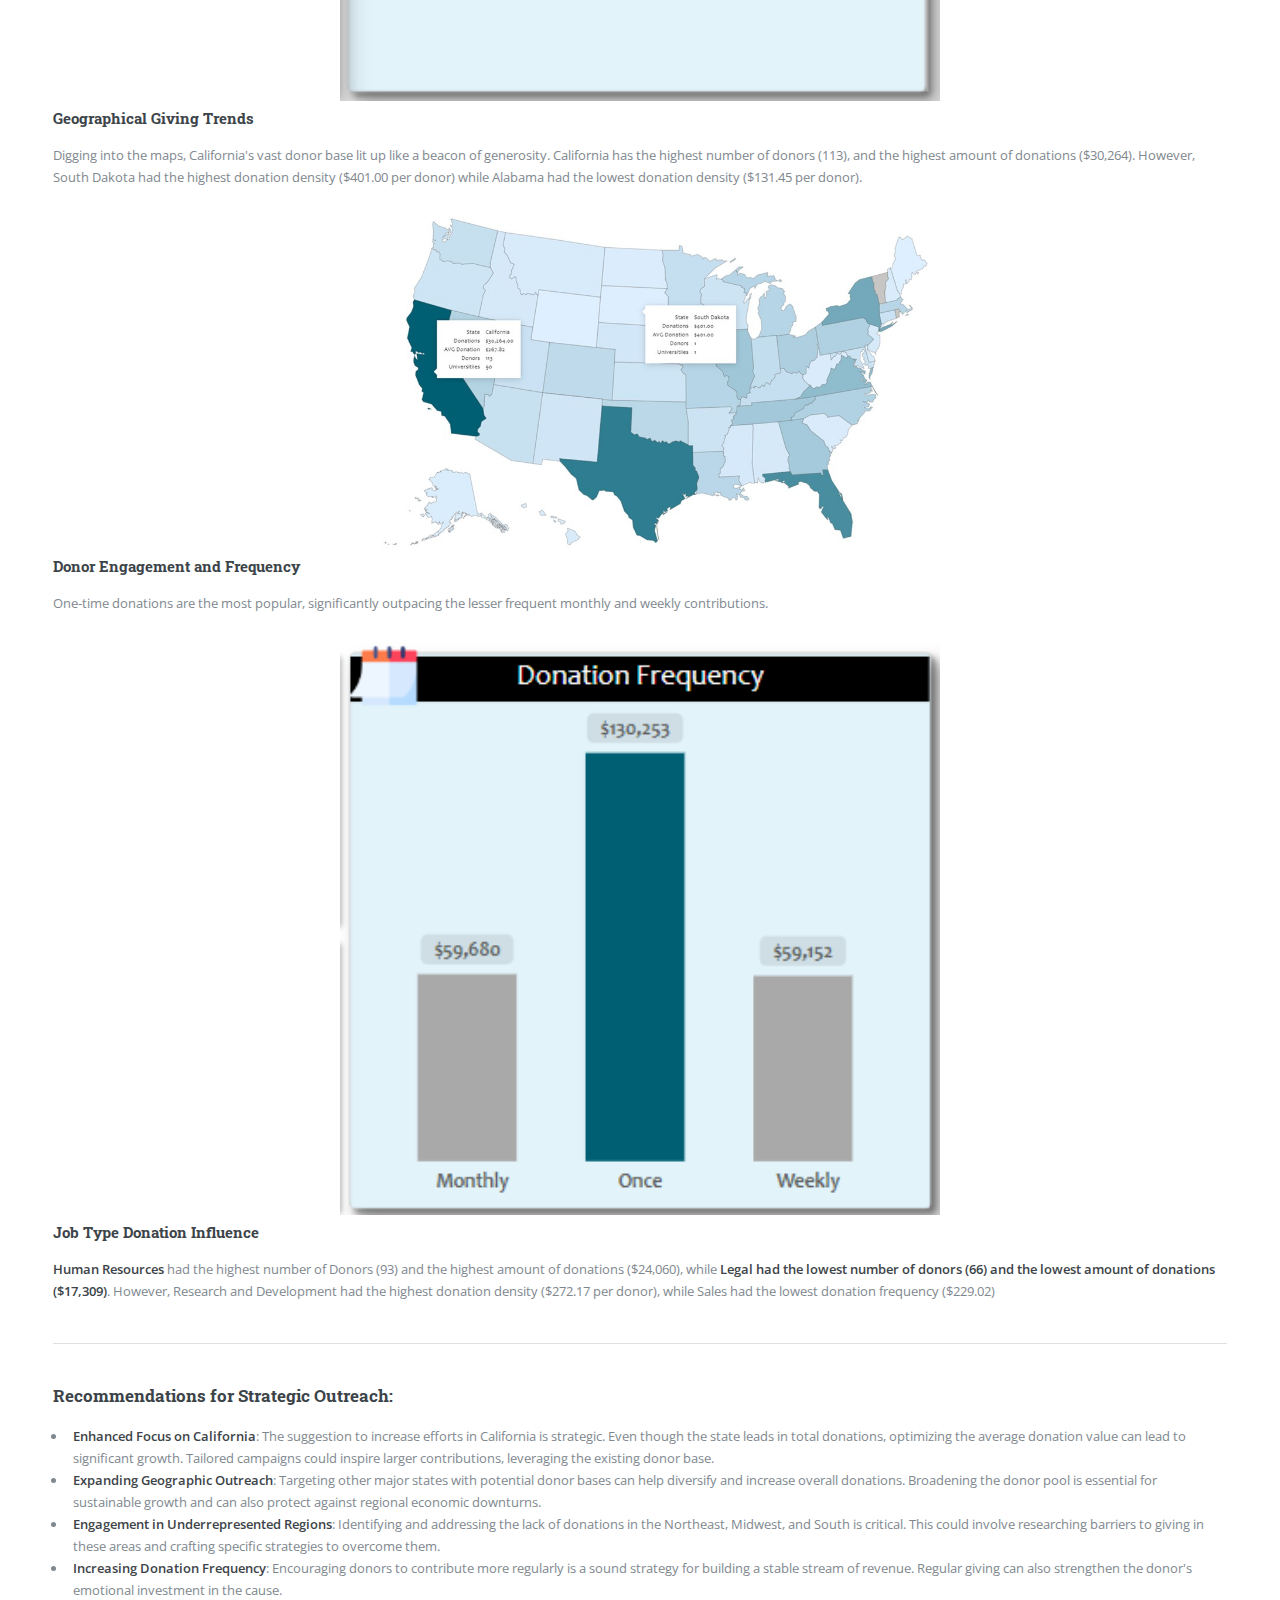
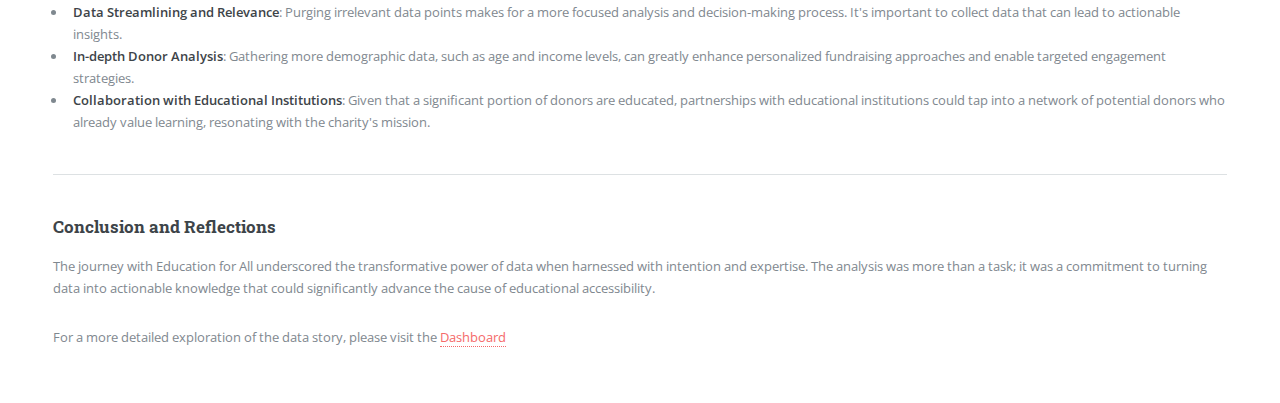
==== commit 42c52764: "Update education_for_all.html" ====
--- a/education_for_all.html
+++ b/education_for_all.html
@@ -111,10 +111,11 @@
 									<h3>Data cleaning:</h3>
 									<p>Before diving deep into analysis, the dataset underwent a rigorous cleaning process to ensure the integrity and clarity of the insights. This involved:</p>
 										<ol>
-											<li><b>Removing Duplicates</b>: Ensuring no Course ID appeared more than once.</li>
+											<li><b>Removing Duplicates</b>: Ensuring no donor was counted more than once.</li>
 											<li><b>Addressing Missing Values</b>: Filling or removing gaps (or null values) in the data where necessary.</li>
 											<li><b>Normalizing Data</b>: Adjusting numerical values for comparability, crucial for analysis.</li>
-											<li><b>Correcting Errors</b>: Amending typos and inaccuracies in courese titles, level, and other categorical data.</li>
+											<li><b>Correcting Errors</b>: Amending typos and inaccuracies in state names, job field, and other categorical data.</li>
+											<li><b>Consolidating Data</b>: Merging both (donation and donor) tables while avoiding redundancy.</li>
 											<li><b>Anonymizing Data</b>: Protecting donor privacy by anonymizing personal information where required.</li>
 											<li><b>Pruning Irrelevant Data</b>: Removing non-essential data fields for a focused analysis.</li>
 											<li><b>Sorting and Filtering</b>: Arranging the data for optimal analysis and filtering out the noise.</li>
@@ -128,15 +129,9 @@
 										The data spoke of not just numbers, but of people, places, and the potential for change. 
 										It illustrated a nuanced portrait of donor activity, with each metric telling a part of the story.</p>
 
-										<h4>Popularity by Subject</h4>
-										<p>Web Development is the most popular subject in terms of subscribers, with 7,981,935 subscribers, 
-											which is significantly higher than the other subjects listed. This is followed by Business Finance, Graphic Design, 
-											and Musical Instruments in terms of popularity.</p>
+										<h4>Gender and Donation Patterns</h4>
+										<p>With the Females donating $121,457 (508 donors) and Males donating $127,628 (492 donors), we can rightly say that it is an even gender distribution.</p>
 											<center><img width="600" src="images/education_for_all/Donations by Gender.png" alt="" /></center>
-										<h4>Revenue Generation</h4>
-										<p>Business Finance generates the most revenue, despite not having the highest number of subscribers. This could indicate higher-priced 
-											courses or more courses sold overall. The total revenue for Web Development is also substantial, considering its high subscription base.</p>
-									
 										<h4>Geographical Giving Trends</h4>
 										<p>Digging into the maps, California's vast donor base lit up like a beacon of generosity.
 											California has the highest number of donors (113), and the highest amount of donations ($30,264).
